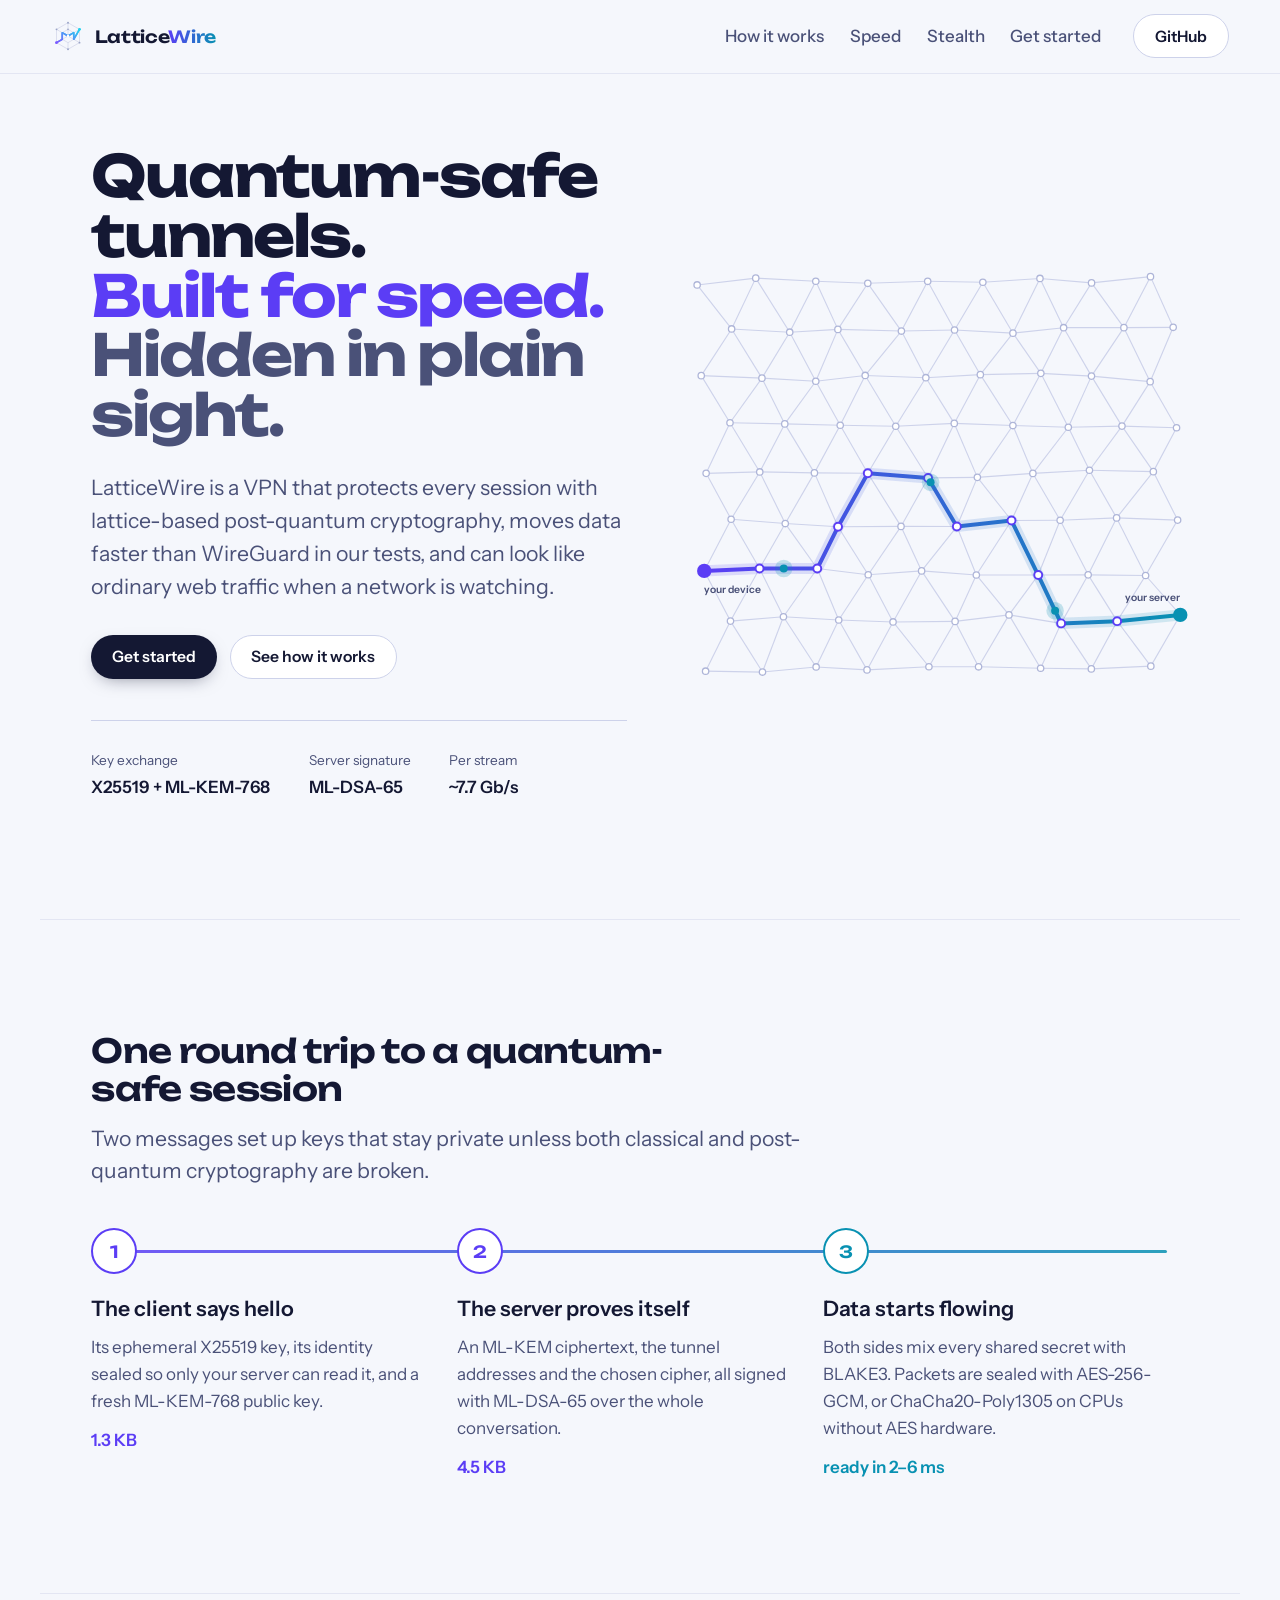
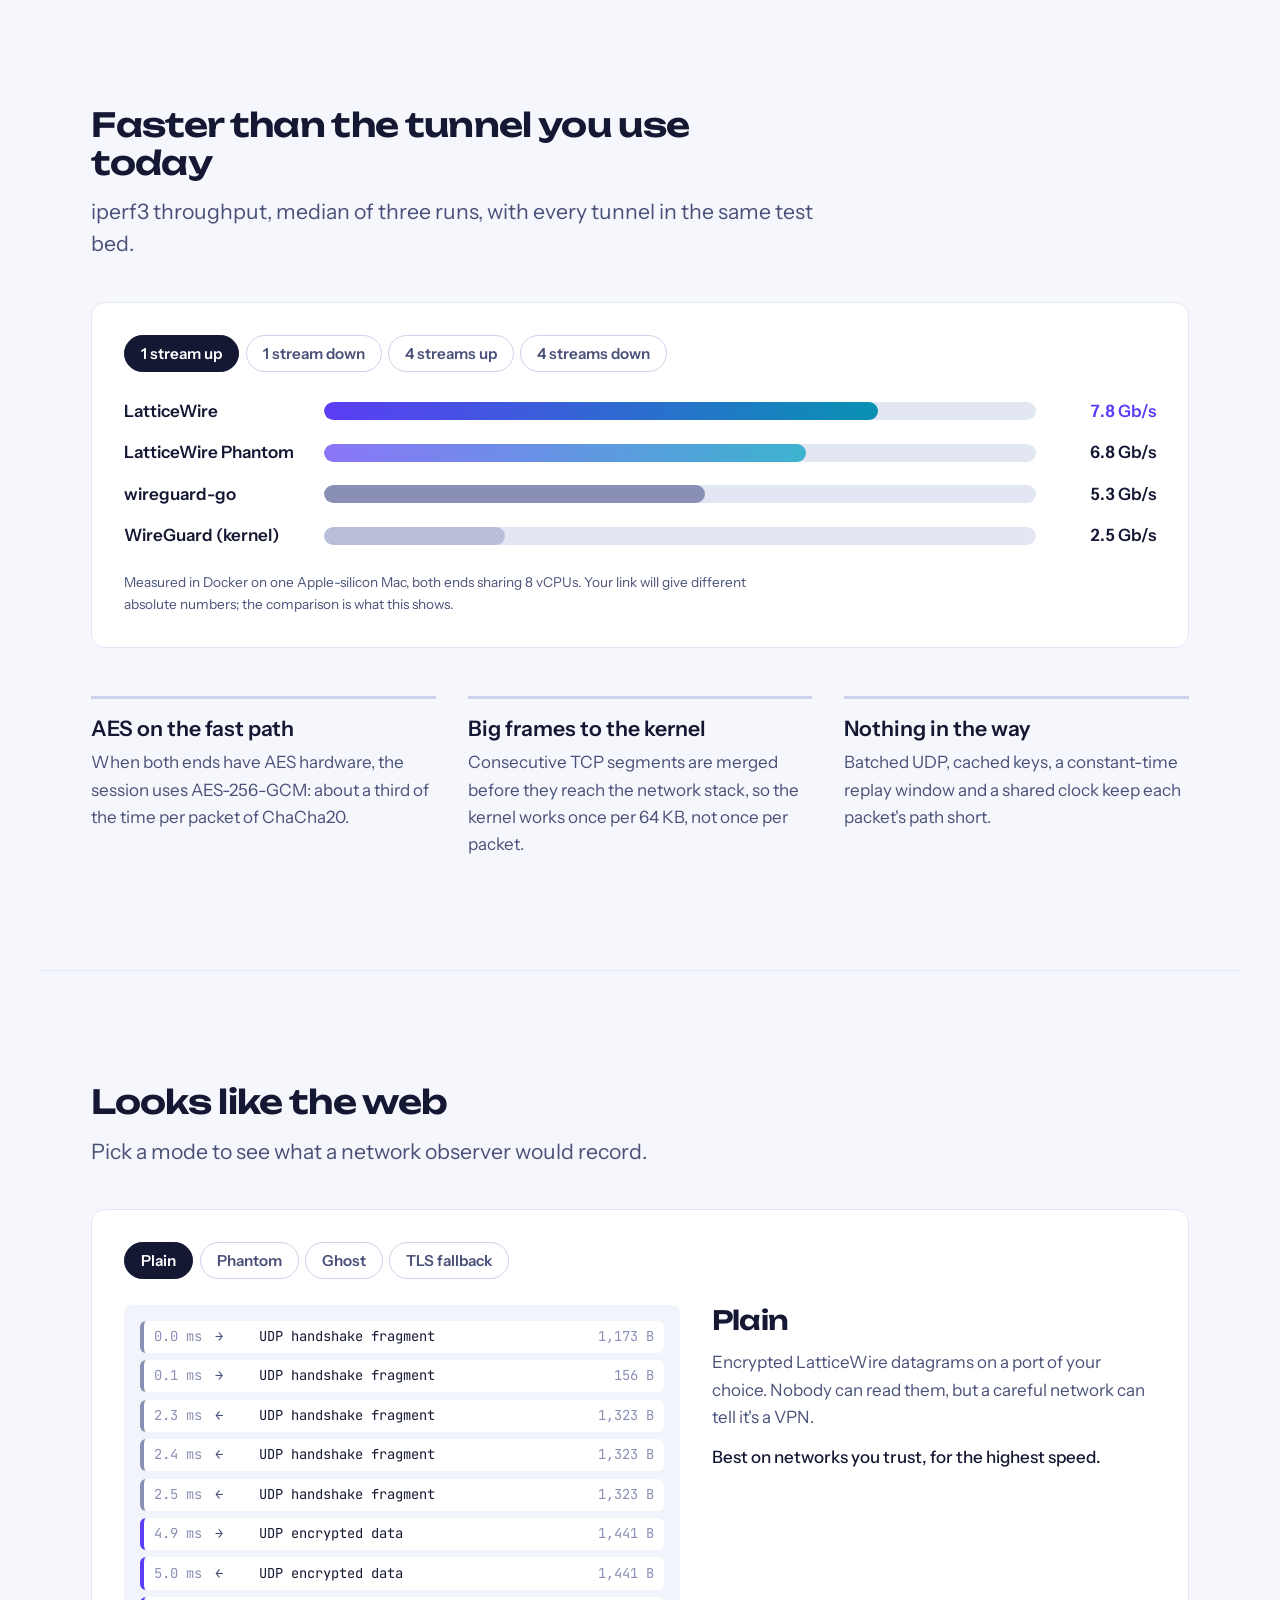
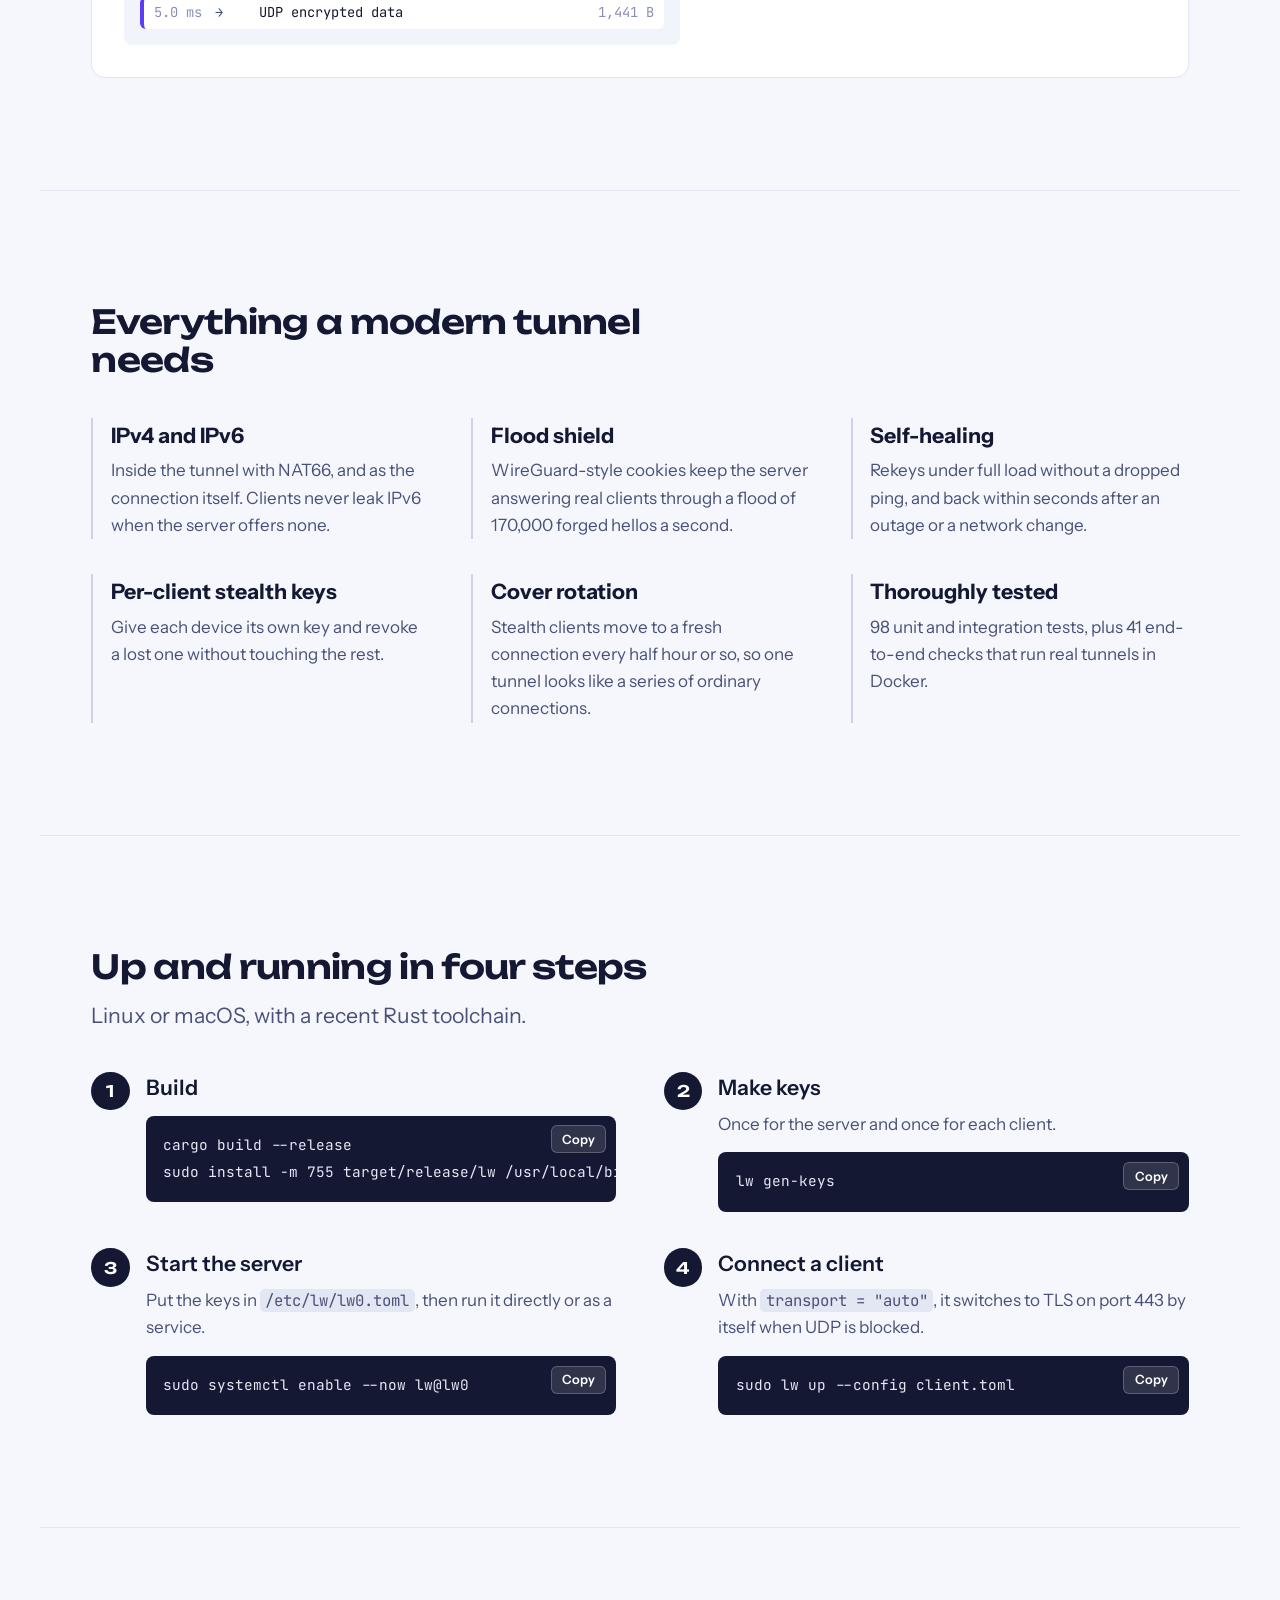
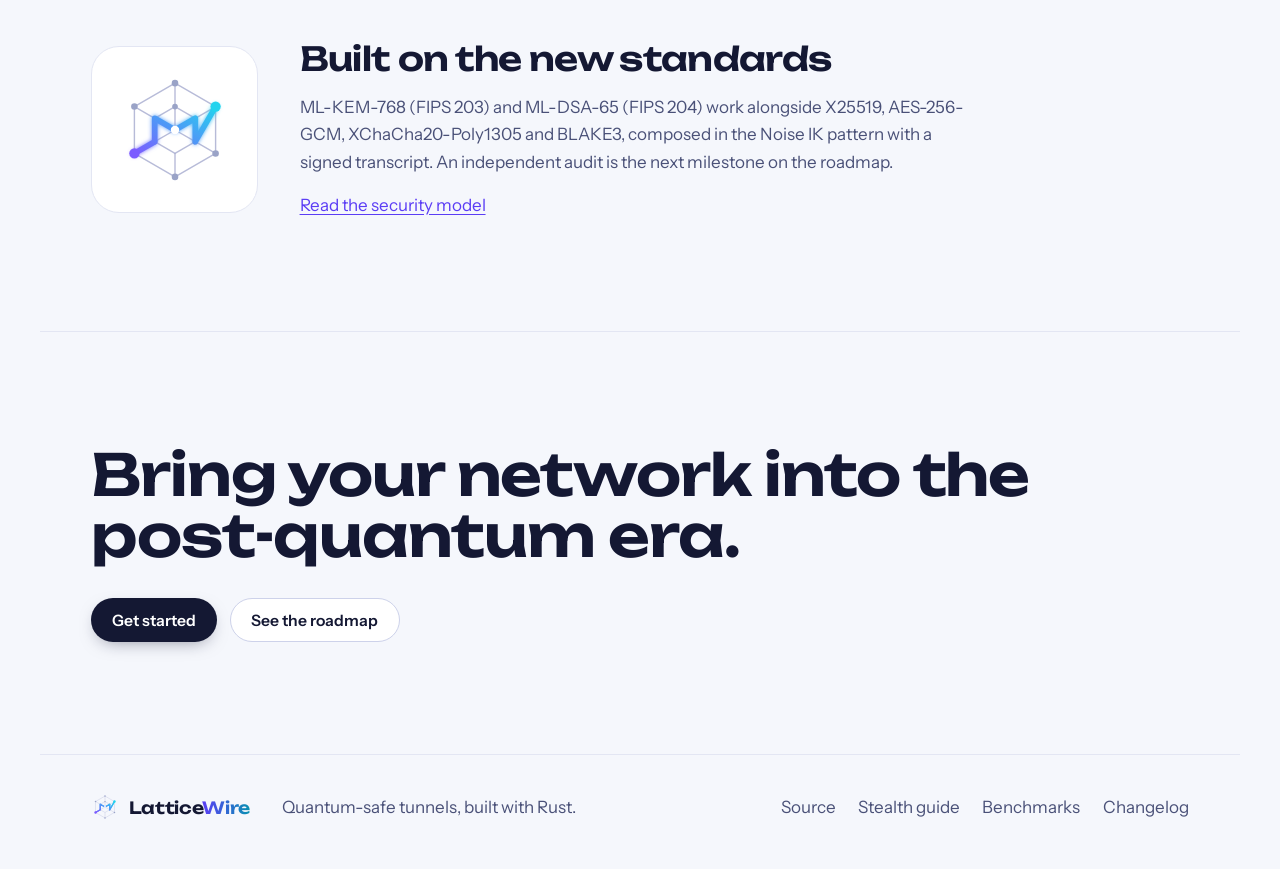
==== index.html @ 0d9d7117 "LatticeWire website" ====
<!doctype html>
<html lang="en">
<head>
  <meta charset="utf-8">
  <meta name="viewport" content="width=device-width, initial-scale=1">
  <title>LatticeWire: quantum-safe tunnels</title>
  <meta name="description" content="LatticeWire is a VPN with a hybrid X25519 + ML-KEM-768 handshake, an AES-GCM fast path and QUIC-shaped stealth. Built for speed. Hidden in plain sight.">
  <meta property="og:title" content="LatticeWire: quantum-safe tunnels">
  <meta property="og:description" content="Quantum-safe tunnels. Built for speed. Hidden in plain sight.">
  <meta property="og:image" content="https://faizi44.github.io/latticewire/assets/social-preview.png">
  <meta property="og:url" content="https://faizi44.github.io/latticewire/">
  <meta name="twitter:card" content="summary_large_image">
  <meta name="theme-color" content="#F5F7FC">
  <link rel="icon" href="assets/logo-icon.svg" type="image/svg+xml">
  <link rel="preconnect" href="https://fonts.googleapis.com">
  <link rel="preconnect" href="https://fonts.gstatic.com" crossorigin>
  <link href="https://fonts.googleapis.com/css2?family=Unbounded:wght@500;600;700&family=Instrument+Sans:wght@400;500;600;700&family=JetBrains+Mono:wght@400;600&display=swap" rel="stylesheet">
  <link rel="stylesheet" href="styles.css">
  <script>document.documentElement.classList.add("js")</script>
</head>
<body>
  <a class="skip" href="#main">Skip to content</a>

  <header class="nav">
    <a class="brand" href="#top" aria-label="LatticeWire home">
      <img src="assets/logo-mark.svg" alt="" width="34" height="34">
      <span>Lattice<b>Wire</b></span>
    </a>
    <nav aria-label="Sections">
      <a href="#session">How it works</a>
      <a href="#speed">Speed</a>
      <a href="#stealth">Stealth</a>
      <a href="#start">Get started</a>
    </nav>
    <a class="btn btn-ghost" href="https://github.com/faizi44/Lattice-Wire-V4">GitHub</a>
  </header>

  <main id="main">
    <!-- Hero: the lattice is the memorable moment -->
    <section class="hero" id="top">
      <div class="hero-copy">
        <h1 class="hero-title">
          <span class="line">Quantum-safe tunnels.</span>
          <span class="line">Built for speed.</span>
          <span class="line">Hidden in plain sight.</span>
        </h1>
        <p class="hero-lede">LatticeWire is a VPN that protects every session with lattice-based post-quantum cryptography, moves data faster than WireGuard in our tests, and can look like ordinary web traffic when a network is watching.</p>
        <div class="hero-actions">
          <a class="btn btn-primary" href="#start">Get started</a>
          <a class="btn btn-ghost" href="#session">See how it works</a>
        </div>
        <dl class="hero-facts">
          <div><dt>Key exchange</dt><dd>X25519 + ML-KEM-768</dd></div>
          <div><dt>Server signature</dt><dd>ML-DSA-65</dd></div>
          <div><dt>Per stream</dt><dd>~7.7 Gb/s</dd></div>
        </dl>
      </div>
      <div class="hero-art" aria-hidden="true">
        <svg id="lattice" viewBox="0 0 640 560" preserveAspectRatio="xMidYMid meet"></svg>
      </div>
    </section>

    <!-- The handshake is a real sequence, so it is numbered -->
    <section class="session" id="session" aria-labelledby="session-title">
      <div class="section-head">
        <h2 id="session-title">One round trip to a quantum-safe session</h2>
        <p>Two messages set up keys that stay private unless both classical and post-quantum cryptography are broken.</p>
      </div>
      <ol class="flow">
        <li class="flow-step">
          <span class="flow-n">1</span>
          <h3>The client says hello</h3>
          <p>Its ephemeral X25519 key, its identity sealed so only your server can read it, and a fresh ML-KEM-768 public key.</p>
          <span class="flow-size">1.3 KB</span>
        </li>
        <li class="flow-step">
          <span class="flow-n">2</span>
          <h3>The server proves itself</h3>
          <p>An ML-KEM ciphertext, the tunnel addresses and the chosen cipher, all signed with ML-DSA-65 over the whole conversation.</p>
          <span class="flow-size">4.5 KB</span>
        </li>
        <li class="flow-step">
          <span class="flow-n">3</span>
          <h3>Data starts flowing</h3>
          <p>Both sides mix every shared secret with BLAKE3. Packets are sealed with AES-256-GCM, or ChaCha20-Poly1305 on CPUs without AES hardware.</p>
          <span class="flow-size">ready in 2–6 ms</span>
        </li>
      </ol>
    </section>

    <!-- Speed: bars move when the reader picks a test -->
    <section class="speed" id="speed" aria-labelledby="speed-title">
      <div class="section-head">
        <h2 id="speed-title">Faster than the tunnel you use today</h2>
        <p>iperf3 throughput, median of three runs, with every tunnel in the same test bed.</p>
      </div>
      <div class="chart" data-chart>
        <div class="tabs" role="tablist" aria-label="Test">
          <button role="tab" aria-selected="true" data-test="0">1 stream up</button>
          <button role="tab" aria-selected="false" data-test="1">1 stream down</button>
          <button role="tab" aria-selected="false" data-test="2">4 streams up</button>
          <button role="tab" aria-selected="false" data-test="3">4 streams down</button>
        </div>
        <div class="bars" role="tabpanel" aria-live="polite">
          <div class="bar-row bar-lw"><span class="bar-name">LatticeWire</span><span class="bar-track"><span class="bar-fill"></span></span><span class="bar-val"></span></div>
          <div class="bar-row bar-ph"><span class="bar-name">LatticeWire Phantom</span><span class="bar-track"><span class="bar-fill"></span></span><span class="bar-val"></span></div>
          <div class="bar-row bar-wg"><span class="bar-name">wireguard-go</span><span class="bar-track"><span class="bar-fill"></span></span><span class="bar-val"></span></div>
          <div class="bar-row bar-kw"><span class="bar-name">WireGuard (kernel)</span><span class="bar-track"><span class="bar-fill"></span></span><span class="bar-val"></span></div>
        </div>
        <p class="note">Measured in Docker on one Apple-silicon Mac, both ends sharing 8 vCPUs. Your link will give different absolute numbers; the comparison is what this shows.</p>
      </div>
      <div class="speed-why">
        <div><h3>AES on the fast path</h3><p>When both ends have AES hardware, the session uses AES-256-GCM: about a third of the time per packet of ChaCha20.</p></div>
        <div><h3>Big frames to the kernel</h3><p>Consecutive TCP segments are merged before they reach the network stack, so the kernel works once per 64 KB, not once per packet.</p></div>
        <div><h3>Nothing in the way</h3><p>Batched UDP, cached keys, a constant-time replay window and a shared clock keep each packet's path short.</p></div>
      </div>
    </section>

    <!-- Stealth: what a network observer sees, per mode -->
    <section class="stealth" id="stealth" aria-labelledby="stealth-title">
      <div class="section-head">
        <h2 id="stealth-title">Looks like the web</h2>
        <p>Pick a mode to see what a network observer would record.</p>
      </div>
      <div class="observer" data-observer>
        <div class="tabs" role="tablist" aria-label="Mode">
          <button role="tab" aria-selected="true" data-mode="plain">Plain</button>
          <button role="tab" aria-selected="false" data-mode="phantom">Phantom</button>
          <button role="tab" aria-selected="false" data-mode="ghost">Ghost</button>
          <button role="tab" aria-selected="false" data-mode="tls">TLS fallback</button>
        </div>
        <div class="capture" role="tabpanel" aria-live="polite">
          <ol class="packets" data-packets></ol>
          <div class="capture-text">
            <h3 data-mode-title></h3>
            <p data-mode-body></p>
            <p class="capture-when" data-mode-when></p>
          </div>
        </div>
      </div>
    </section>

    <!-- Features: a plain definition list, no card grid -->
    <section class="features" aria-labelledby="features-title">
      <h2 id="features-title">Everything a modern tunnel needs</h2>
      <dl class="feature-list">
        <div><dt>IPv4 and IPv6</dt><dd>Inside the tunnel with NAT66, and as the connection itself. Clients never leak IPv6 when the server offers none.</dd></div>
        <div><dt>Flood shield</dt><dd>WireGuard-style cookies keep the server answering real clients through a flood of 170,000 forged hellos a second.</dd></div>
        <div><dt>Self-healing</dt><dd>Rekeys under full load without a dropped ping, and back within seconds after an outage or a network change.</dd></div>
        <div><dt>Per-client stealth keys</dt><dd>Give each device its own key and revoke a lost one without touching the rest.</dd></div>
        <div><dt>Cover rotation</dt><dd>Stealth clients move to a fresh connection every half hour or so, so one tunnel looks like a series of ordinary connections.</dd></div>
        <div><dt>Thoroughly tested</dt><dd>98 unit and integration tests, plus 41 end-to-end checks that run real tunnels in Docker.</dd></div>
      </dl>
    </section>

    <!-- Get started is a real sequence -->
    <section class="start" id="start" aria-labelledby="start-title">
      <div class="section-head">
        <h2 id="start-title">Up and running in four steps</h2>
        <p>Linux or macOS, with a recent Rust toolchain.</p>
      </div>
      <ol class="steps">
        <li>
          <h3>Build</h3>
          <div class="code"><pre><code>cargo build --release
sudo install -m 755 target/release/lw /usr/local/bin/lw</code></pre><button class="copy" type="button">Copy</button></div>
        </li>
        <li>
          <h3>Make keys</h3>
          <p>Once for the server and once for each client.</p>
          <div class="code"><pre><code>lw gen-keys</code></pre><button class="copy" type="button">Copy</button></div>
        </li>
        <li>
          <h3>Start the server</h3>
          <p>Put the keys in <code>/etc/lw/lw0.toml</code>, then run it directly or as a service.</p>
          <div class="code"><pre><code>sudo systemctl enable --now lw@lw0</code></pre><button class="copy" type="button">Copy</button></div>
        </li>
        <li>
          <h3>Connect a client</h3>
          <p>With <code>transport = "auto"</code>, it switches to TLS on port 443 by itself when UDP is blocked.</p>
          <div class="code"><pre><code>sudo lw up --config client.toml</code></pre><button class="copy" type="button">Copy</button></div>
        </li>
      </ol>
    </section>

    <section class="security" aria-labelledby="security-title">
      <div class="security-mark" aria-hidden="true"><img src="assets/logo-mark.svg" alt="" width="120" height="120"></div>
      <div>
        <h2 id="security-title">Built on the new standards</h2>
        <p>ML-KEM-768 (FIPS 203) and ML-DSA-65 (FIPS 204) work alongside X25519, AES-256-GCM, XChaCha20-Poly1305 and BLAKE3, composed in the Noise IK pattern with a signed transcript. An independent audit is the next milestone on the roadmap.</p>
        <p><a href="https://github.com/faizi44/Lattice-Wire-V4/blob/master/SECURITY.md">Read the security model</a></p>
      </div>
    </section>

    <section class="cta">
      <h2>Bring your network into the post-quantum era.</h2>
      <div class="hero-actions">
        <a class="btn btn-primary" href="#start">Get started</a>
        <a class="btn btn-ghost" href="https://github.com/faizi44/Lattice-Wire-V4/blob/master/ROADMAP.md">See the roadmap</a>
      </div>
    </section>
  </main>

  <footer class="footer">
    <a class="brand" href="#top"><img src="assets/logo-mark.svg" alt="" width="28" height="28"><span>Lattice<b>Wire</b></span></a>
    <p>Quantum-safe tunnels, built with Rust.</p>
    <nav aria-label="Project">
      <a href="https://github.com/faizi44/Lattice-Wire-V4">Source</a>
      <a href="https://github.com/faizi44/Lattice-Wire-V4/blob/master/STEALTH.md">Stealth guide</a>
      <a href="https://github.com/faizi44/Lattice-Wire-V4/blob/master/BENCHMARKS.md">Benchmarks</a>
      <a href="https://github.com/faizi44/Lattice-Wire-V4/blob/master/CHANGELOG.md">Changelog</a>
    </nav>
  </footer>

  <script src="app.js" defer></script>
</body>
</html>
---- styles.css ----
/* LatticeWire site. Light theme; the lattice in the hero is the one bold moment. */
:root {
  --frost: #F5F7FC;
  --paper: #FFFFFF;
  --ink: #141833;
  --ink-soft: #4A5178;
  --line: #CDD2EA;
  --line-soft: #E3E6F3;
  --violet: #5B3DF5;
  --cyan: #0891B2;
  --mint: #059669;
  --amber: #B45309;
  --wire: linear-gradient(90deg, #5B3DF5, #0891B2);

  --display: "Unbounded", "Segoe UI", system-ui, sans-serif;
  --body: "Instrument Sans", "Segoe UI", system-ui, sans-serif;
  --mono: "JetBrains Mono", ui-monospace, "SF Mono", Menlo, monospace;

  /* Type scale: 1.25 ratio from 17px */
  --s-1: 0.85rem;
  --s0: 1.0625rem;
  --s1: 1.33rem;
  --s2: 1.66rem;
  --s3: 2.07rem;
  --s4: clamp(2.2rem, 4.6vw, 3.6rem);

  --gutter: clamp(1rem, 4vw, 3.5rem);
  --max: 1200px;
  --radius-s: 8px;
  --radius-m: 14px;
}

*, *::before, *::after { box-sizing: border-box; }
html { scroll-behavior: smooth; }
body {
  margin: 0;
  background: var(--frost);
  color: var(--ink);
  font: 400 var(--s0)/1.6 var(--body);
  -webkit-font-smoothing: antialiased;
  text-rendering: optimizeLegibility;
}
img { display: block; max-width: 100%; }
a { color: var(--violet); text-underline-offset: 3px; }
:focus-visible { outline: 3px solid var(--cyan); outline-offset: 3px; border-radius: 4px; }
code { font-family: var(--mono); font-size: 0.92em; background: var(--line-soft); padding: 0.08em 0.35em; border-radius: 5px; }
h1, h2, h3 { margin: 0; color: var(--ink); }
h2 { font: 600 var(--s3)/1.15 var(--display); letter-spacing: -0.02em; max-width: 22ch; }
h3 { font: 600 var(--s1)/1.3 var(--body); }
p { margin: 0; }

.skip { position: absolute; left: -999px; top: 0; background: var(--ink); color: #fff; padding: 0.6rem 1rem; z-index: 10; }
.skip:focus { left: 1rem; top: 1rem; }

/* ---------- nav ---------- */
.nav {
  position: sticky; top: 0; z-index: 5;
  display: flex; align-items: center; gap: 2rem;
  padding: 0.9rem var(--gutter);
  background: color-mix(in srgb, var(--frost) 86%, transparent);
  backdrop-filter: blur(10px);
  border-bottom: 1px solid var(--line-soft);
}
.brand { display: inline-flex; align-items: center; gap: 0.6rem; color: var(--ink); text-decoration: none; font: 600 1.05rem var(--display); letter-spacing: -0.02em; }
.brand b { font-weight: 600; background: var(--wire); -webkit-background-clip: text; background-clip: text; color: transparent; }
.nav nav { display: flex; gap: 1.6rem; margin-left: auto; }
.nav nav a { color: var(--ink-soft); text-decoration: none; font-weight: 500; }
.nav nav a:hover { color: var(--ink); }

.btn {
  display: inline-flex; align-items: center; justify-content: center;
  padding: 0.72rem 1.3rem; border-radius: 999px;
  font: 600 0.98rem var(--body); text-decoration: none; cursor: pointer;
  transition: transform 0.15s ease, box-shadow 0.15s ease, background 0.15s ease;
}
.btn-primary { background: var(--ink); color: #fff; box-shadow: 0 6px 18px -8px rgba(20, 24, 51, 0.55); }
.btn-primary:hover { transform: translateY(-1px); box-shadow: 0 10px 24px -10px rgba(91, 61, 245, 0.65); }
.btn-ghost { color: var(--ink); border: 1.5px solid var(--line); background: var(--paper); }
.btn-ghost:hover { border-color: var(--violet); color: var(--violet); }

/* ---------- layout ---------- */
main > section { max-width: var(--max); margin: 0 auto; padding: clamp(4rem, 9vw, 7rem) var(--gutter); }
main > section + section { border-top: 1px solid var(--line-soft); }
.section-head { display: grid; gap: 0.9rem; margin-bottom: 2.6rem; }
.section-head p { color: var(--ink-soft); font-size: var(--s1); max-width: 52ch; line-height: 1.5; }

/* ---------- hero ---------- */
.hero {
  display: grid; grid-template-columns: minmax(0, 1.05fr) minmax(0, 1fr);
  align-items: center; gap: clamp(1.5rem, 4vw, 4rem);
  min-height: min(calc(100vh - 66px), 860px);
  padding-top: clamp(2.5rem, 6vw, 4.5rem) !important;
}
.hero-title { font: 700 var(--s4)/1.04 var(--display); letter-spacing: -0.035em; }
.hero-title .line { display: block; }
.hero-title .line:nth-child(2) { color: var(--violet); }
.hero-title .line:nth-child(3) { color: var(--ink-soft); }
.hero-lede { margin-top: 1.6rem; font-size: var(--s1); line-height: 1.55; color: var(--ink-soft); max-width: 46ch; }
.hero-actions { display: flex; flex-wrap: wrap; gap: 0.8rem; margin-top: 2rem; }
.hero-facts { display: flex; flex-wrap: wrap; gap: 0 2.4rem; margin: 2.6rem 0 0; padding-top: 1.4rem; border-top: 1px solid var(--line); }
.hero-facts div { padding: 0.4rem 0; }
.hero-facts dt { font-size: var(--s-1); color: var(--ink-soft); }
.hero-facts dd { margin: 0.1rem 0 0; font-weight: 600; }
.hero-art { position: relative; aspect-ratio: 8 / 7; }
.hero-art svg { width: 100%; height: 100%; overflow: visible; }

/* Hero load sequence: the lines rise one by one while the lattice draws. */
@keyframes rise { from { opacity: 0; transform: translateY(14px); } }
.js .hero .hero-title .line, .js .hero .hero-lede, .js .hero .hero-actions, .js .hero .hero-facts {
  animation: rise 0.7s cubic-bezier(.2, .7, .2, 1) both;
}
.js .hero .hero-title .line:nth-child(2) { animation-delay: 0.12s; }
.js .hero .hero-title .line:nth-child(3) { animation-delay: 0.24s; }
.js .hero .hero-lede { animation-delay: 0.5s; }
.js .hero .hero-actions { animation-delay: 0.62s; }
.js .hero .hero-facts { animation-delay: 0.74s; }

/* Lattice drawing */
.lat-edge { stroke: var(--line); stroke-width: 1.4; }
.lat-node { fill: var(--paper); stroke: #AEB5D8; stroke-width: 1.6; transition: transform 0.25s ease, fill 0.25s ease; transform-box: fill-box; transform-origin: center; }
.lat-node.near { fill: #EEE9FF; stroke: var(--violet); transform: scale(1.6); }
.lat-wire { fill: none; stroke: url(#wireGrad); stroke-width: 5; stroke-linecap: round; stroke-linejoin: round; }
.lat-wire-glow { fill: none; stroke: url(#wireGrad); stroke-width: 14; stroke-opacity: 0.16; stroke-linecap: round; stroke-linejoin: round; }
.lat-hop { fill: var(--paper); stroke: var(--violet); stroke-width: 2.4; }
.lat-end { stroke: none; }
.packet { fill: var(--cyan); }
.packet-halo { fill: var(--cyan); opacity: 0.22; }
.lat-label { font: 600 13px var(--body); fill: var(--ink-soft); }

/* ---------- handshake flow ---------- */
.flow { list-style: none; margin: 0; padding: 0; display: grid; grid-template-columns: repeat(3, 1fr); gap: 0; position: relative; }
.flow::before {
  content: ""; position: absolute; top: 22px; left: 22px; right: 22px; height: 3px;
  background: var(--wire); border-radius: 3px; opacity: 0.85;
}
.flow-step { position: relative; padding: 0 2rem 0 0; display: grid; gap: 0.7rem; align-content: start; }
.flow-n {
  position: relative; display: grid; place-items: center; width: 46px; height: 46px; border-radius: 50%;
  background: var(--paper); border: 2px solid var(--violet); color: var(--violet); font: 600 1.05rem var(--display);
}
.flow-step:nth-child(3) .flow-n { border-color: var(--cyan); color: var(--cyan); }
.flow-step h3 { margin-top: 0.6rem; }
.flow-step p { color: var(--ink-soft); max-width: 34ch; }
.flow-size { font-weight: 600; color: var(--violet); }
.flow-step:nth-child(3) .flow-size { color: var(--cyan); }

/* ---------- speed ---------- */
.chart { background: var(--paper); border: 1px solid var(--line-soft); border-radius: var(--radius-m); padding: clamp(1.2rem, 3vw, 2rem); }
.tabs { display: flex; flex-wrap: wrap; gap: 0.4rem; margin-bottom: 1.6rem; }
.tabs button {
  font: 600 0.95rem var(--body); color: var(--ink-soft); background: transparent;
  border: 1.5px solid var(--line); border-radius: 999px; padding: 0.5rem 1rem; cursor: pointer;
  transition: background 0.15s ease, color 0.15s ease, border-color 0.15s ease;
}
.tabs button:hover { border-color: var(--violet); color: var(--ink); }
.tabs button[aria-selected="true"] { background: var(--ink); border-color: var(--ink); color: #fff; }
.bars { display: grid; gap: 0.9rem; }
.bar-row { display: grid; grid-template-columns: 11.5rem 1fr 6.5rem; align-items: center; gap: 1rem; }
.bar-name { font-weight: 600; }
.bar-track { height: 18px; background: var(--line-soft); border-radius: 999px; overflow: hidden; }
.bar-fill { display: block; height: 100%; width: 0; border-radius: 999px; transition: width 0.9s cubic-bezier(.2, .8, .2, 1); }
.bar-lw .bar-fill { background: var(--wire); }
.bar-ph .bar-fill { background: linear-gradient(90deg, #8B76F8, #3DB3CF); }
.bar-wg .bar-fill { background: #8A90B5; }
.bar-kw .bar-fill { background: #B9BED8; }
.bar-val { font-variant-numeric: tabular-nums; font-weight: 600; text-align: right; }
.bar-lw .bar-val { color: var(--violet); }
.note { margin-top: 1.4rem; font-size: var(--s-1); color: var(--ink-soft); max-width: 70ch; }
.speed-why { display: grid; grid-template-columns: repeat(3, 1fr); gap: 2rem; margin-top: 3rem; }
.speed-why div { border-top: 3px solid var(--line); padding-top: 1rem; }
.speed-why p { margin-top: 0.4rem; color: var(--ink-soft); }

/* ---------- stealth observer ---------- */
.observer { background: var(--paper); border: 1px solid var(--line-soft); border-radius: var(--radius-m); padding: clamp(1.2rem, 3vw, 2rem); }
.capture { display: grid; grid-template-columns: minmax(0, 1.25fr) minmax(0, 1fr); gap: 2rem; align-items: start; }
.packets { list-style: none; margin: 0; padding: 1rem; display: grid; gap: 0.45rem; background: #F2F4FB; border-radius: var(--radius-s); min-height: 280px; align-content: start; }
.packets li {
  display: grid; grid-template-columns: 3.2rem 2.2rem 1fr auto; gap: 0.6rem; align-items: center;
  font: 400 0.86rem/1.3 var(--mono); padding: 0.45rem 0.6rem; border-radius: 6px; background: var(--paper);
  border-left: 4px solid var(--c, var(--line));
  animation: pkt-in 0.35s cubic-bezier(.2, .8, .2, 1) backwards;
}
.packets .t { color: #8A90B5; }
.packets .dir { color: var(--ink-soft); }
.packets .what { color: var(--ink); overflow: hidden; text-overflow: ellipsis; white-space: nowrap; }
.packets .len { color: #8A90B5; }
@keyframes pkt-in { from { opacity: 0; transform: translateX(-10px); } }
.capture-text h3 { font: 600 var(--s2)/1.2 var(--display); letter-spacing: -0.02em; }
.capture-text p { margin-top: 0.8rem; color: var(--ink-soft); }
.capture-when { color: var(--ink) !important; font-weight: 500; }

/* ---------- features ---------- */
.features h2 { margin-bottom: 2.4rem; }
.feature-list { display: grid; grid-template-columns: repeat(3, 1fr); gap: 2.2rem 2.6rem; margin: 0; }
.feature-list div { padding-left: 1.1rem; border-left: 2px solid var(--line); }
.feature-list div:hover { border-left-color: var(--violet); }
.feature-list dt { font-weight: 700; font-size: var(--s1); }
.feature-list dd { margin: 0.35rem 0 0; color: var(--ink-soft); }

/* ---------- get started ---------- */
.steps { list-style: none; counter-reset: step; margin: 0; padding: 0; display: grid; grid-template-columns: repeat(2, 1fr); gap: 2.4rem 3rem; }
.steps li { counter-increment: step; display: grid; gap: 0.6rem; align-content: start; position: relative; padding-left: 3.4rem; }
.steps li::before {
  content: counter(step); position: absolute; left: 0; top: -0.1rem;
  width: 2.4rem; height: 2.4rem; border-radius: 50%; display: grid; place-items: center;
  font: 600 1rem var(--display); color: #fff; background: var(--ink);
}
.steps p { color: var(--ink-soft); }
.code { position: relative; margin-top: 0.3rem; }
.code pre { margin: 0; padding: 1rem 5.2rem 1rem 1.1rem; background: var(--ink); color: #E6E8F5; border-radius: var(--radius-s); overflow-x: auto; }
.code code { background: none; padding: 0; color: inherit; font-size: 0.9rem; line-height: 1.6; }
.copy {
  position: absolute; top: 0.6rem; right: 0.6rem; font: 600 0.8rem var(--body);
  color: #fff; background: rgba(255, 255, 255, 0.12); border: 1px solid rgba(255, 255, 255, 0.22);
  border-radius: 6px; padding: 0.35rem 0.65rem; cursor: pointer;
}
.copy:hover { background: rgba(255, 255, 255, 0.22); }
.copy.done { background: var(--mint); border-color: var(--mint); }

/* ---------- security + cta ---------- */
.security { display: grid; grid-template-columns: auto 1fr; gap: 2.6rem; align-items: center; }
.security p { margin-top: 1rem; color: var(--ink-soft); max-width: 62ch; }
.security-mark { padding: 1.4rem; background: var(--paper); border: 1px solid var(--line-soft); border-radius: 28px; }
.cta { text-align: left; }
.cta h2 { font-size: var(--s4); max-width: 18ch; line-height: 1.06; }

/* ---------- footer ---------- */
.footer {
  max-width: var(--max); margin: 0 auto; padding: 2.4rem var(--gutter) 3rem;
  display: flex; flex-wrap: wrap; align-items: center; gap: 1rem 2rem; border-top: 1px solid var(--line-soft);
}
.footer p { color: var(--ink-soft); }
.footer nav { display: flex; flex-wrap: wrap; gap: 1.4rem; margin-left: auto; }
.footer nav a { color: var(--ink-soft); text-decoration: none; }
.footer nav a:hover { color: var(--violet); }

/* Grid children may shrink below their content; long code scrolls inside its block. */
.steps li, .steps li > *, .flow-step, .flow-step > *, .capture > *, .bar-row > *, .feature-list > div, .speed-why > div, .hero > * { min-width: 0; }

/* ---------- responsive ---------- */
@media (max-width: 960px) {
  .hero { grid-template-columns: 1fr; min-height: 0; }
  .hero-art { order: -1; max-width: 520px; width: 100%; margin: 0 auto; }
  .speed-why, .feature-list { grid-template-columns: 1fr 1fr; }
  .capture { grid-template-columns: 1fr; }
}
@media (max-width: 720px) {
  .nav nav { display: none; }
  .nav .btn { margin-left: auto; }
  .flow { grid-template-columns: 1fr; gap: 2rem; }
  .flow::before { top: 22px; bottom: 22px; left: 22px; right: auto; width: 3px; height: auto; }
  .flow-step { grid-template-columns: 46px 1fr; column-gap: 1rem; padding: 0; }
  .flow-step > :not(.flow-n) { grid-column: 2; }
  .flow-step h3 { margin-top: 0; }
  .speed-why, .feature-list, .steps { grid-template-columns: 1fr; }
  .bar-row { grid-template-columns: 1fr auto; }
  .bar-track { grid-column: 1 / -1; grid-row: 2; }
  .security { grid-template-columns: 1fr; }
  .security-mark { justify-self: start; }
  .packets li { grid-template-columns: 2.6rem 1.8rem 1fr; }
  .packets .len { display: none; }
}

@media (prefers-reduced-motion: reduce) {
  html { scroll-behavior: auto; }
  *, *::before, *::after { animation-duration: 0.01ms !important; transition-duration: 0.01ms !important; }
}
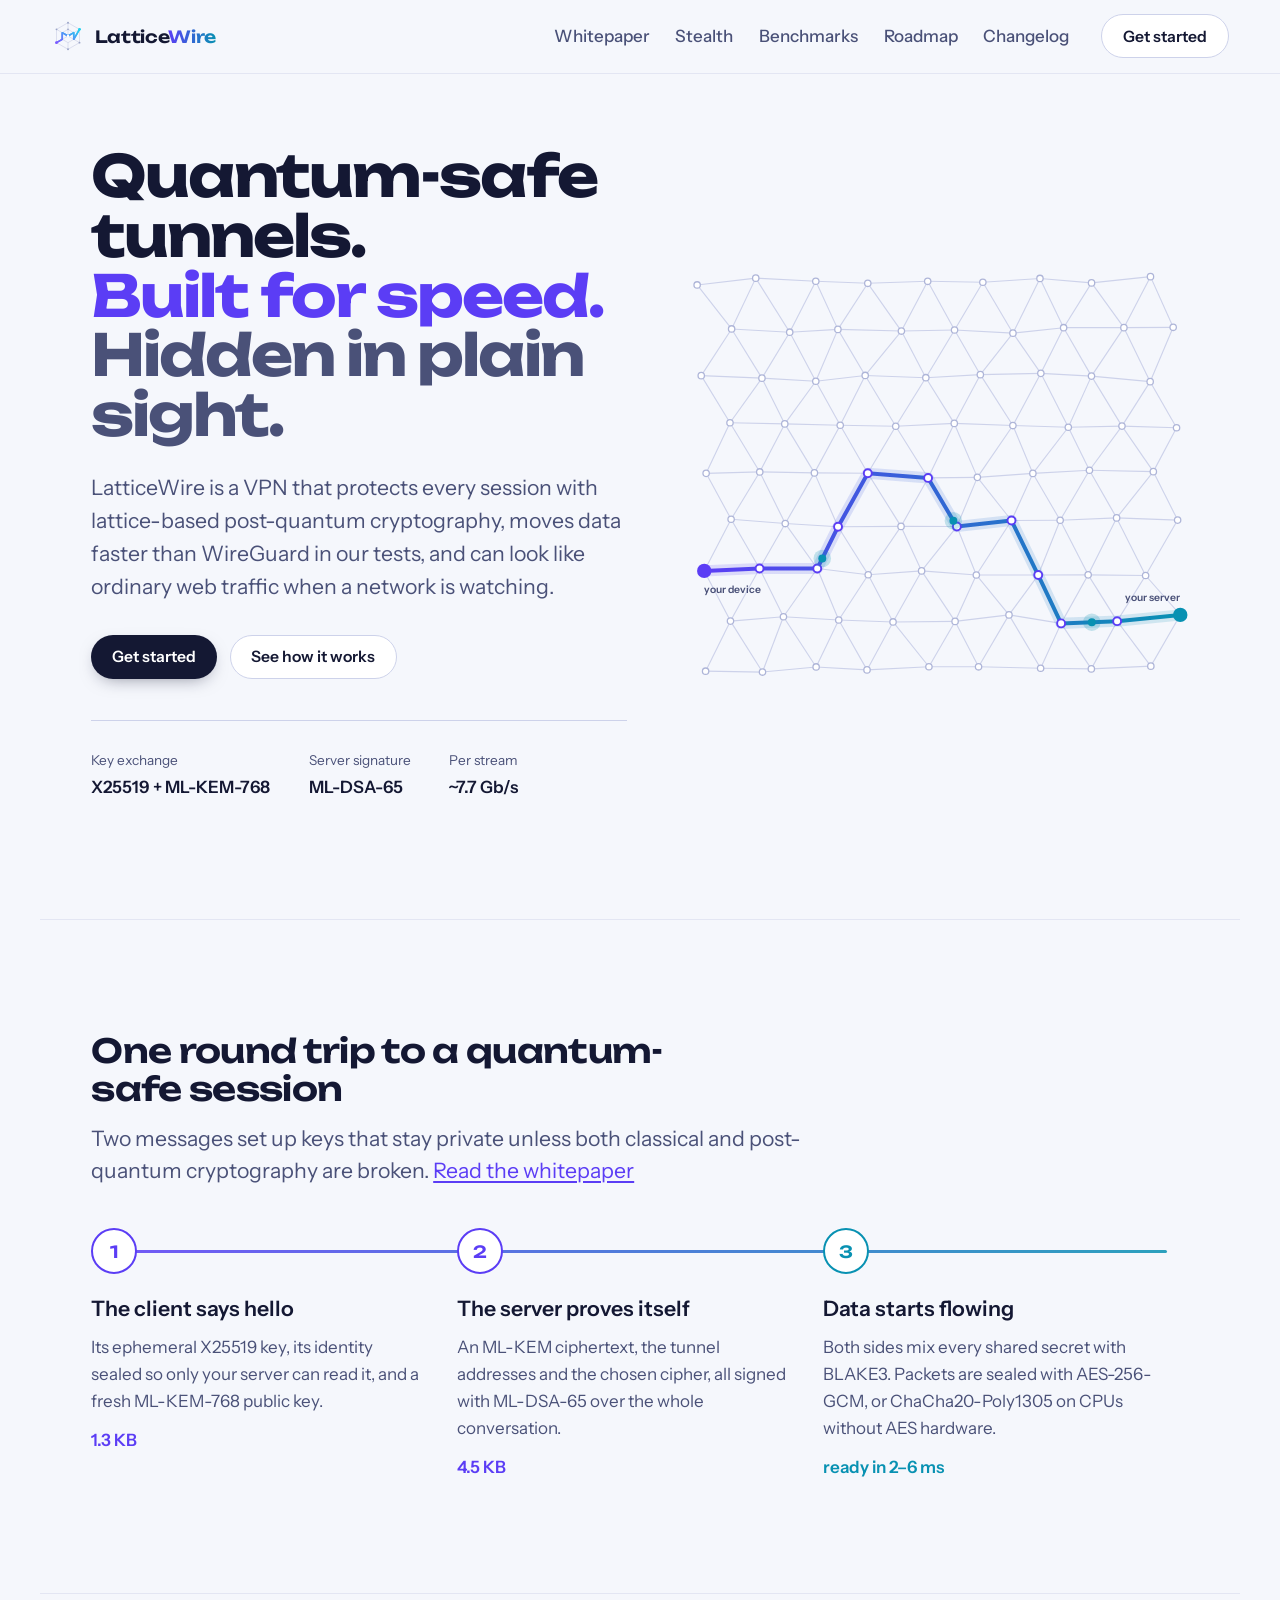
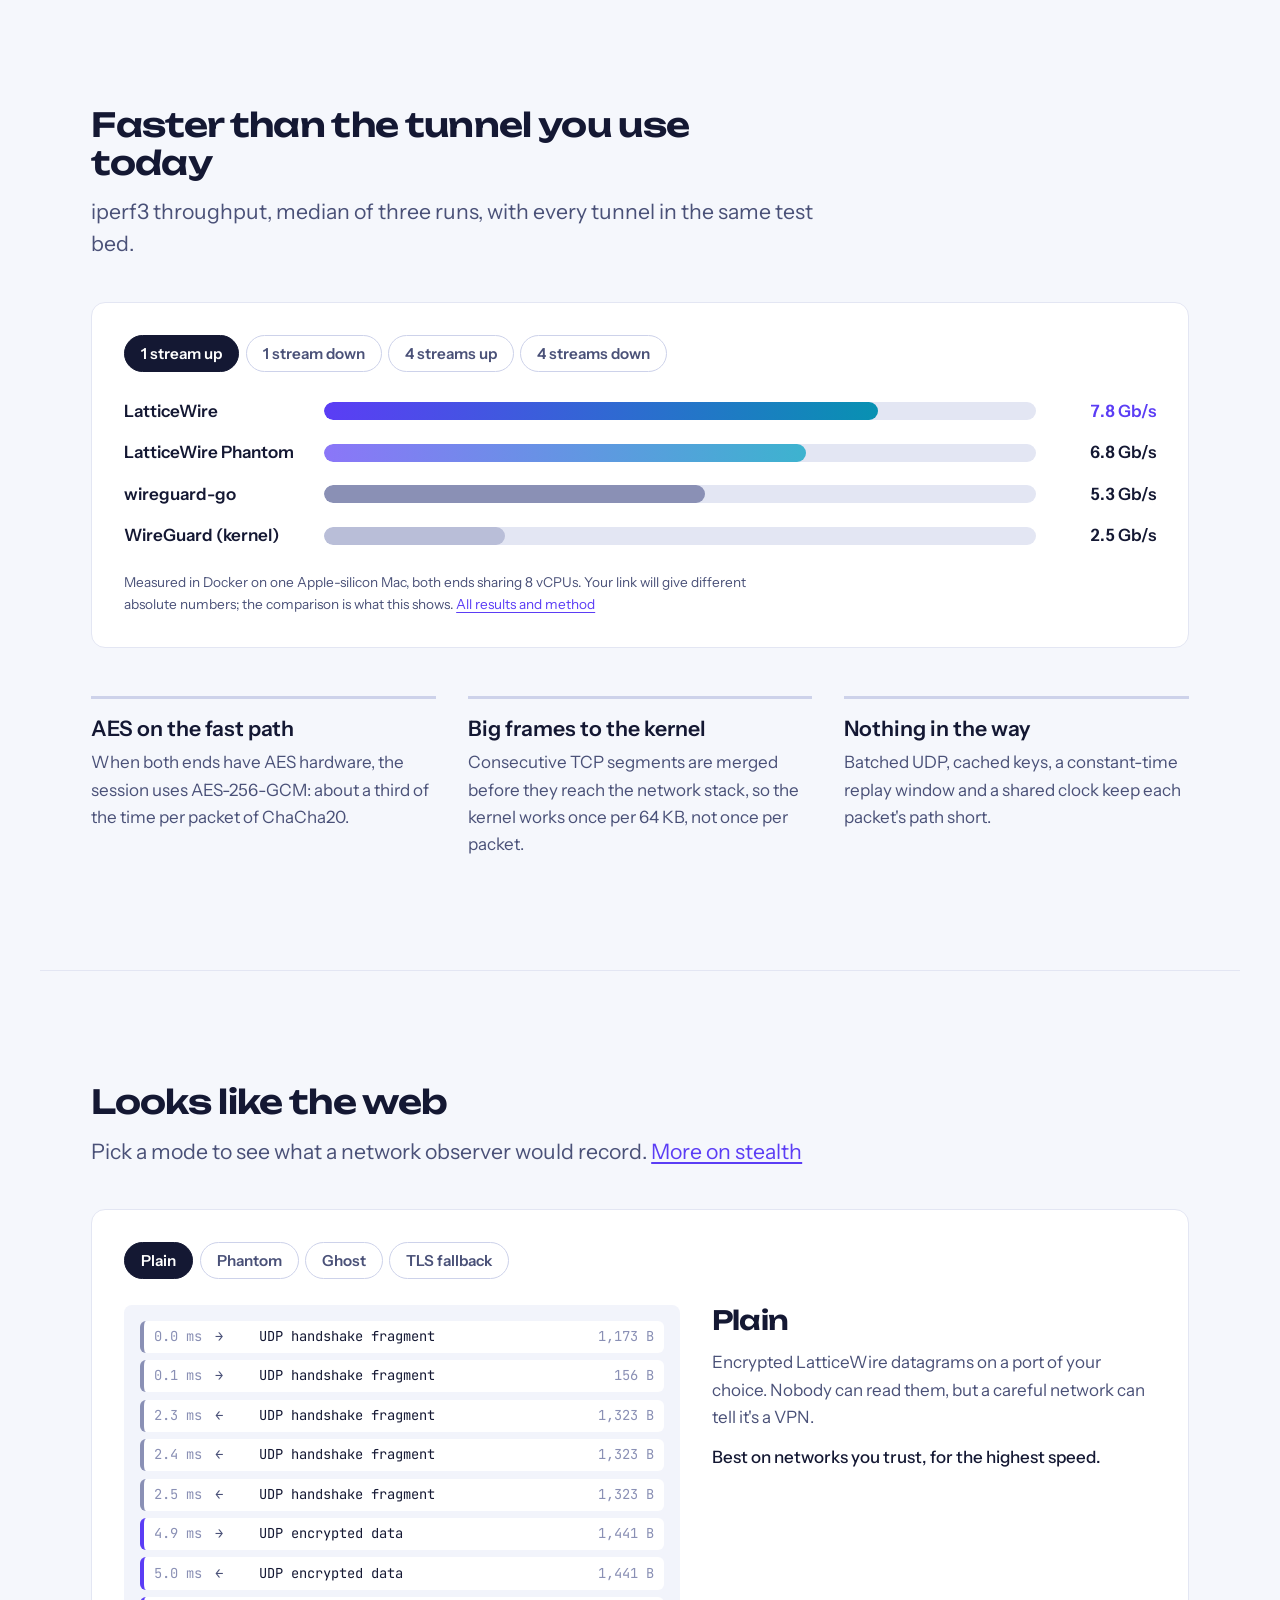
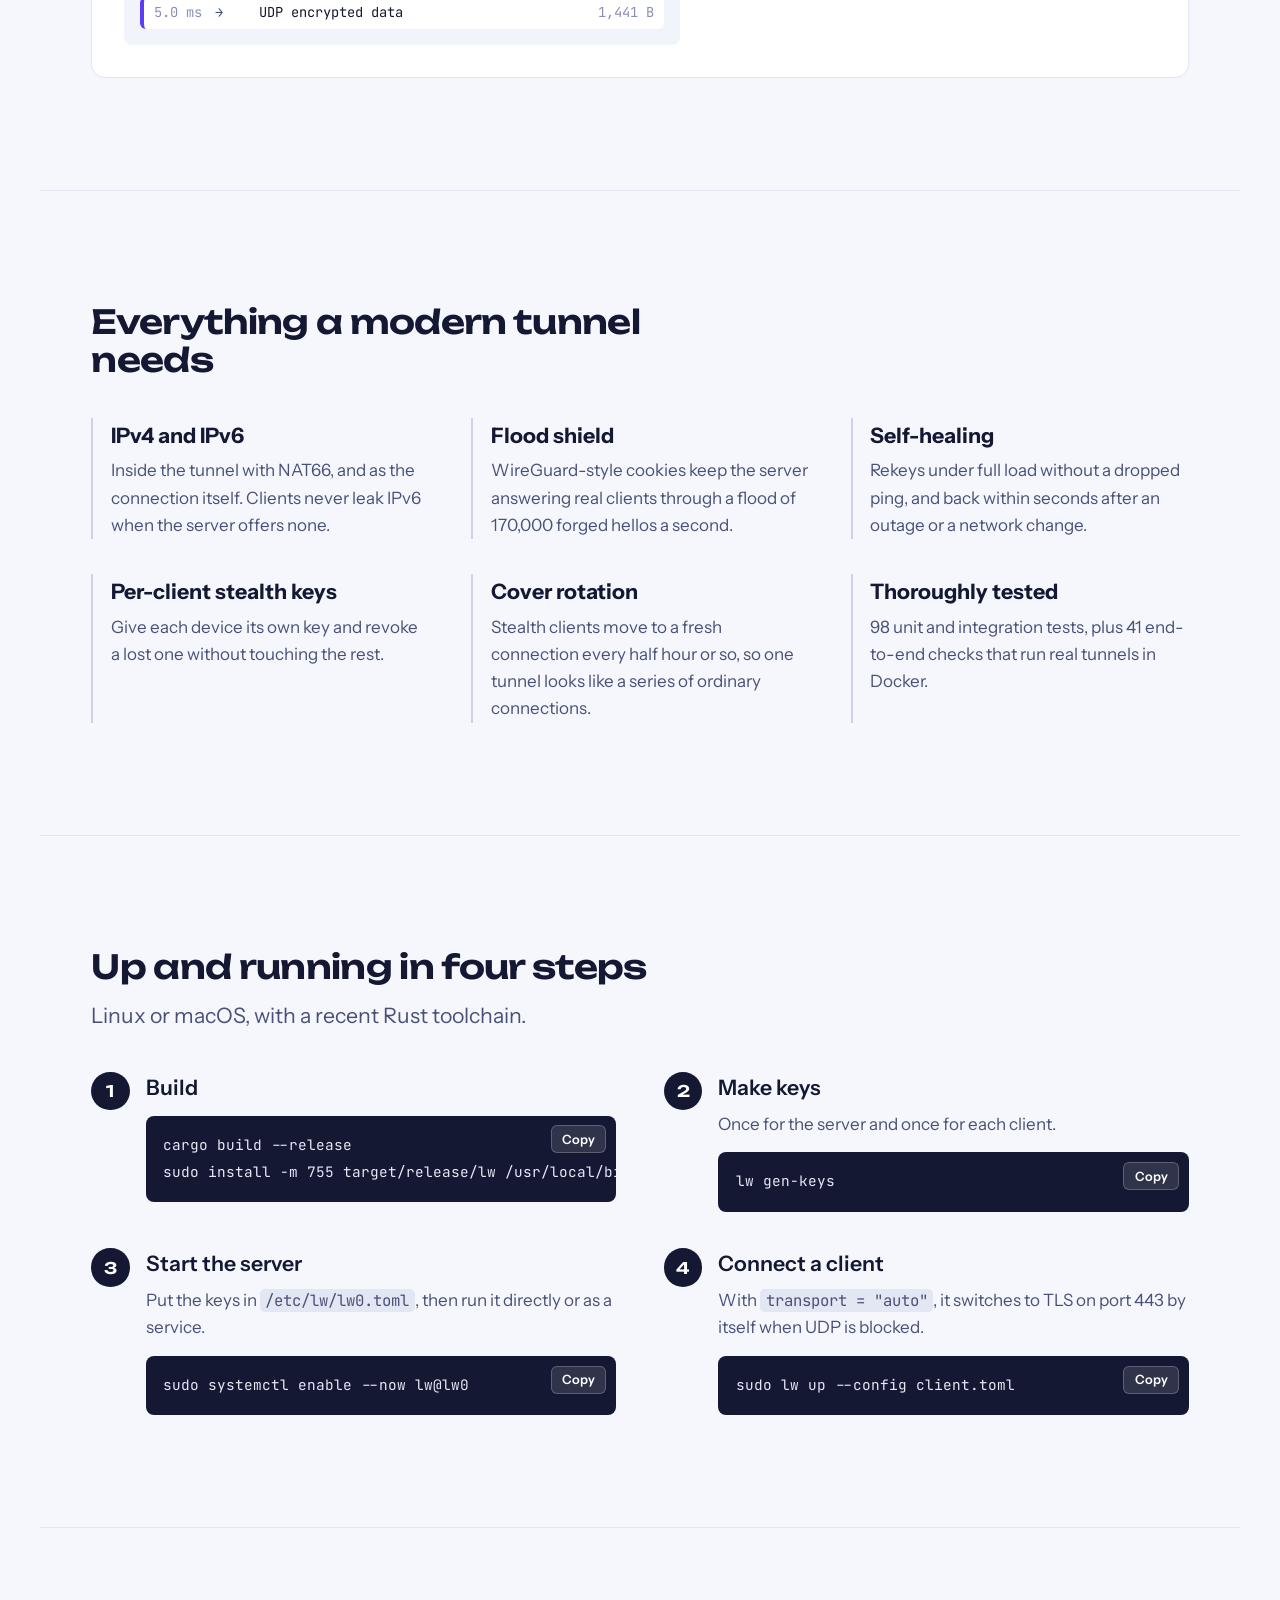
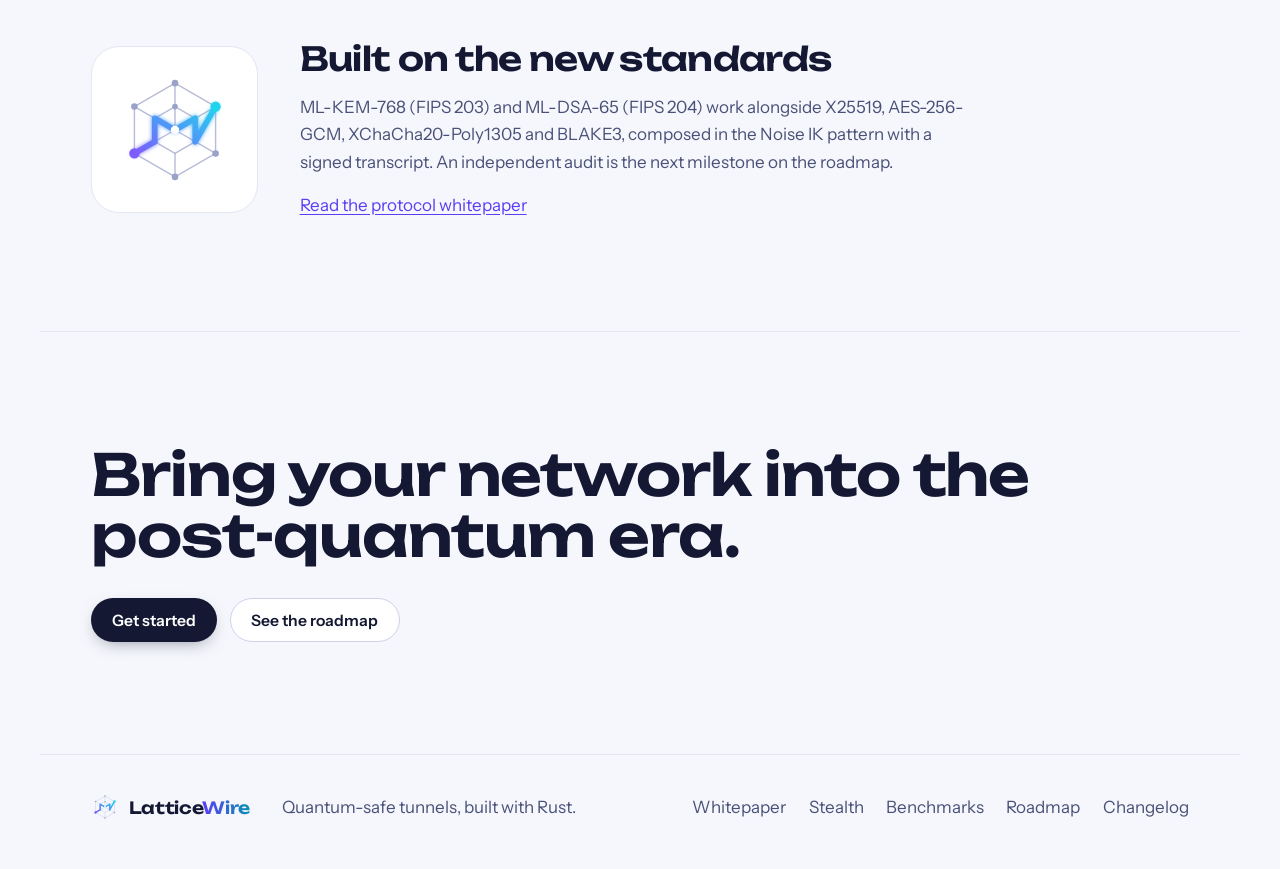
==== commit e6d1b1b2: "Add whitepaper, stealth, benchmarks, roadmap and changelog pages" ====
--- a/index.html
+++ b/index.html
@@ -26,13 +26,15 @@
       <img src="assets/logo-mark.svg" alt="" width="34" height="34">
       <span>Lattice<b>Wire</b></span>
     </a>
-    <nav aria-label="Sections">
-      <a href="#session">How it works</a>
-      <a href="#speed">Speed</a>
-      <a href="#stealth">Stealth</a>
-      <a href="#start">Get started</a>
+    <nav id="site-nav" aria-label="Pages">
+      <a href="whitepaper.html">Whitepaper</a>
+      <a href="stealth.html">Stealth</a>
+      <a href="benchmarks.html">Benchmarks</a>
+      <a href="roadmap.html">Roadmap</a>
+      <a href="changelog.html">Changelog</a>
     </nav>
-    <a class="btn btn-ghost" href="https://github.com/faizi44/Lattice-Wire-V4">GitHub</a>
+    <button class="menu-btn" type="button" aria-expanded="false" aria-controls="site-nav">Menu</button>
+    <a class="btn btn-ghost" href="#start">Get started</a>
   </header>
 
   <main id="main">
@@ -64,7 +66,7 @@
     <section class="session" id="session" aria-labelledby="session-title">
       <div class="section-head">
         <h2 id="session-title">One round trip to a quantum-safe session</h2>
-        <p>Two messages set up keys that stay private unless both classical and post-quantum cryptography are broken.</p>
+        <p>Two messages set up keys that stay private unless both classical and post-quantum cryptography are broken. <a href="whitepaper.html#handshake">Read the whitepaper</a></p>
       </div>
       <ol class="flow">
         <li class="flow-step">
@@ -107,7 +109,7 @@
           <div class="bar-row bar-wg"><span class="bar-name">wireguard-go</span><span class="bar-track"><span class="bar-fill"></span></span><span class="bar-val"></span></div>
           <div class="bar-row bar-kw"><span class="bar-name">WireGuard (kernel)</span><span class="bar-track"><span class="bar-fill"></span></span><span class="bar-val"></span></div>
         </div>
-        <p class="note">Measured in Docker on one Apple-silicon Mac, both ends sharing 8 vCPUs. Your link will give different absolute numbers; the comparison is what this shows.</p>
+        <p class="note">Measured in Docker on one Apple-silicon Mac, both ends sharing 8 vCPUs. Your link will give different absolute numbers; the comparison is what this shows. <a href="benchmarks.html">All results and method</a></p>
       </div>
       <div class="speed-why">
         <div><h3>AES on the fast path</h3><p>When both ends have AES hardware, the session uses AES-256-GCM: about a third of the time per packet of ChaCha20.</p></div>
@@ -120,7 +122,7 @@
     <section class="stealth" id="stealth" aria-labelledby="stealth-title">
       <div class="section-head">
         <h2 id="stealth-title">Looks like the web</h2>
-        <p>Pick a mode to see what a network observer would record.</p>
+        <p>Pick a mode to see what a network observer would record. <a href="stealth.html">More on stealth</a></p>
       </div>
       <div class="observer" data-observer>
         <div class="tabs" role="tablist" aria-label="Mode">
@@ -188,7 +190,7 @@
       <div>
         <h2 id="security-title">Built on the new standards</h2>
         <p>ML-KEM-768 (FIPS 203) and ML-DSA-65 (FIPS 204) work alongside X25519, AES-256-GCM, XChaCha20-Poly1305 and BLAKE3, composed in the Noise IK pattern with a signed transcript. An independent audit is the next milestone on the roadmap.</p>
-        <p><a href="https://github.com/faizi44/Lattice-Wire-V4/blob/master/SECURITY.md">Read the security model</a></p>
+        <p><a href="whitepaper.html#primitives">Read the protocol whitepaper</a></p>
       </div>
     </section>
 
@@ -196,7 +198,7 @@
       <h2>Bring your network into the post-quantum era.</h2>
       <div class="hero-actions">
         <a class="btn btn-primary" href="#start">Get started</a>
-        <a class="btn btn-ghost" href="https://github.com/faizi44/Lattice-Wire-V4/blob/master/ROADMAP.md">See the roadmap</a>
+        <a class="btn btn-ghost" href="roadmap.html">See the roadmap</a>
       </div>
     </section>
   </main>
@@ -204,11 +206,12 @@
   <footer class="footer">
     <a class="brand" href="#top"><img src="assets/logo-mark.svg" alt="" width="28" height="28"><span>Lattice<b>Wire</b></span></a>
     <p>Quantum-safe tunnels, built with Rust.</p>
-    <nav aria-label="Project">
-      <a href="https://github.com/faizi44/Lattice-Wire-V4">Source</a>
-      <a href="https://github.com/faizi44/Lattice-Wire-V4/blob/master/STEALTH.md">Stealth guide</a>
-      <a href="https://github.com/faizi44/Lattice-Wire-V4/blob/master/BENCHMARKS.md">Benchmarks</a>
-      <a href="https://github.com/faizi44/Lattice-Wire-V4/blob/master/CHANGELOG.md">Changelog</a>
+    <nav aria-label="Pages">
+      <a href="whitepaper.html">Whitepaper</a>
+      <a href="stealth.html">Stealth</a>
+      <a href="benchmarks.html">Benchmarks</a>
+      <a href="roadmap.html">Roadmap</a>
+      <a href="changelog.html">Changelog</a>
     </nav>
   </footer>
 
--- a/styles.css
+++ b/styles.css
@@ -237,6 +237,20 @@
 /* Grid children may shrink below their content; long code scrolls inside its block. */
 .steps li, .steps li > *, .flow-step, .flow-step > *, .capture > *, .bar-row > *, .feature-list > div, .speed-why > div, .hero > * { min-width: 0; }
 
+/* Compact navigation: a Menu button opens the page links as a panel. */
+.menu-btn { display: none; font: 600 0.95rem var(--body); color: var(--ink); background: var(--paper); border: 1.5px solid var(--line); border-radius: 999px; padding: 0.55rem 1.05rem; cursor: pointer; margin-left: auto; }
+@media (max-width: 980px) {
+  .menu-btn { display: inline-flex; }
+  .nav nav {
+    display: none; position: absolute; top: 100%; left: 0; right: 0; flex-direction: column; gap: 0.2rem;
+    padding: 0.8rem var(--gutter) 1.2rem; background: var(--frost); border-bottom: 1px solid var(--line-soft);
+    box-shadow: 0 18px 30px -24px rgba(20, 24, 51, 0.35);
+  }
+  .nav nav a { padding: 0.55rem 0; font-size: 1.05rem; }
+  .nav nav a[aria-current="page"]::after { width: 2.5rem; }
+  .nav.open nav { display: flex; }
+}
+
 /* ---------- responsive ---------- */
 @media (max-width: 960px) {
   .hero { grid-template-columns: 1fr; min-height: 0; }
@@ -245,8 +259,7 @@
   .capture { grid-template-columns: 1fr; }
 }
 @media (max-width: 720px) {
-  .nav nav { display: none; }
-  .nav .btn { margin-left: auto; }
+  .nav > .btn { display: none; }
   .flow { grid-template-columns: 1fr; gap: 2rem; }
   .flow::before { top: 22px; bottom: 22px; left: 22px; right: auto; width: 3px; height: auto; }
   .flow-step { grid-template-columns: 46px 1fr; column-gap: 1rem; padding: 0; }
@@ -265,3 +278,160 @@
   html { scroll-behavior: auto; }
   *, *::before, *::after { animation-duration: 0.01ms !important; transition-duration: 0.01ms !important; }
 }
+
+/* =====================================================================
+   Inner pages
+   ===================================================================== */
+.nav nav a[aria-current="page"] { color: var(--ink); font-weight: 600; }
+.nav nav a[aria-current="page"]::after {
+  content: ""; display: block; height: 2px; margin-top: 3px; border-radius: 2px; background: var(--wire);
+}
+
+/* Page hero: a title with a wire that draws itself underneath on load. */
+.page-hero { padding-bottom: clamp(2rem, 5vw, 3rem) !important; }
+.page-hero h1 { font: 700 var(--s4)/1.05 var(--display); letter-spacing: -0.035em; max-width: 16ch; }
+.page-hero p { margin-top: 1.2rem; font-size: var(--s1); color: var(--ink-soft); max-width: 58ch; line-height: 1.55; }
+.page-wire { display: block; width: min(520px, 90%); height: 26px; margin-top: 1.6rem; overflow: visible; }
+.page-wire path { fill: none; stroke: url(#pwGrad); stroke-width: 4; stroke-linecap: round; stroke-linejoin: round; }
+.page-wire circle { fill: var(--paper); stroke: var(--violet); stroke-width: 2.2; }
+.js .page-wire path { stroke-dasharray: 600; stroke-dashoffset: 600; animation: draw 1.4s cubic-bezier(.6, .1, .2, 1) 0.2s forwards; }
+.js .page-wire circle { opacity: 0; animation: pop 0.3s ease forwards; }
+@keyframes draw { to { stroke-dashoffset: 0; } }
+@keyframes pop { from { opacity: 0; transform: scale(.4); } to { opacity: 1; transform: none; } }
+.page-wire circle { transform-box: fill-box; transform-origin: center; }
+
+/* ---------- document layout (whitepaper) ---------- */
+.doc { display: grid; grid-template-columns: 15rem minmax(0, 1fr); gap: clamp(2rem, 5vw, 4.5rem); align-items: start; }
+.toc { position: sticky; top: 92px; display: grid; gap: 0.15rem; font-size: 0.95rem; }
+.toc p { font-weight: 700; margin-bottom: 0.5rem; }
+.toc a { color: var(--ink-soft); text-decoration: none; padding: 0.3rem 0 0.3rem 0.9rem; border-left: 2px solid var(--line-soft); }
+.toc a:hover { color: var(--ink); }
+.toc a.active { color: var(--violet); border-left-color: var(--violet); font-weight: 600; }
+.prose { max-width: 72ch; }
+.prose section { scroll-margin-top: 90px; }
+.prose section + section { margin-top: 3.6rem; }
+.prose h2 { font-size: var(--s2); max-width: none; margin-bottom: 1rem; }
+.prose h3 { margin: 1.8rem 0 0.6rem; }
+.prose p, .prose li { color: #343A60; line-height: 1.72; }
+.prose p + p { margin-top: 1rem; }
+.prose ul, .prose ol { padding-left: 1.3rem; margin: 0.8rem 0 0; }
+.prose li + li { margin-top: 0.35rem; }
+.prose table { width: 100%; border-collapse: collapse; margin-top: 1rem; font-size: 0.96rem; }
+.prose th, .prose td { text-align: left; padding: 0.6rem 0.8rem; border-bottom: 1px solid var(--line-soft); vertical-align: top; }
+.prose th { font-weight: 700; color: var(--ink); background: #EEF0F8; }
+.prose .formula { margin-top: 1rem; padding: 1rem 1.2rem; background: var(--ink); color: #E6E8F5; border-radius: var(--radius-s); font: 400 0.9rem/1.7 var(--mono); overflow-x: auto; }
+.prose .abstract { font-size: var(--s1); color: var(--ink); line-height: 1.6; }
+
+/* ---------- handshake player ---------- */
+.player { margin-top: 1.4rem; background: var(--paper); border: 1px solid var(--line-soft); border-radius: var(--radius-m); padding: 1.4rem; }
+.player-stage { position: relative; display: grid; grid-template-columns: 7rem 1fr 7rem; align-items: stretch; gap: 0.8rem; min-height: 230px; }
+.party { display: grid; place-content: center; text-align: center; gap: 0.4rem; border: 1.5px solid var(--line); border-radius: var(--radius-s); background: var(--frost); font-weight: 700; }
+.party small { font-weight: 500; color: var(--ink-soft); }
+.party.client { border-color: var(--violet); }
+.party.server { border-color: var(--cyan); }
+.lanes { position: relative; display: grid; align-content: space-around; }
+.msg {
+  position: relative; display: grid; gap: 0.2rem; padding: 0.55rem 0.8rem; border-radius: 8px;
+  background: #F1EEFF; border: 1px solid #D9D1FF; opacity: 0.25; transition: opacity 0.3s ease, transform 0.6s cubic-bezier(.2, .8, .2, 1);
+}
+.msg b { font-size: 0.92rem; }
+.msg span { font: 400 0.8rem/1.4 var(--mono); color: var(--ink-soft); }
+.msg.to-client { background: #E7F6FA; border-color: #BFE7F1; }
+.msg.to-client, .msg.to-server { transform: translateX(var(--from, -14px)); }
+.msg.to-client { --from: 14px; }
+.msg.on { opacity: 1; transform: none; }
+.msg.data { background: #E6F7F0; border-color: #BDEBD7; }
+.player-caption { margin-top: 1rem; min-height: 3.2em; color: var(--ink-soft); }
+.player-controls { display: flex; gap: 0.6rem; margin-top: 1rem; }
+.player-controls button { font: 600 0.92rem var(--body); border-radius: 999px; padding: 0.5rem 1.05rem; cursor: pointer; border: 1.5px solid var(--line); background: var(--paper); color: var(--ink); }
+.player-controls button.primary { background: var(--ink); color: #fff; border-color: var(--ink); }
+
+/* ---------- roadmap timeline ---------- */
+.timeline { position: relative; display: grid; gap: 2.6rem; padding-left: 3rem; }
+.timeline::before { content: ""; position: absolute; left: 13px; top: 6px; bottom: 6px; width: 3px; border-radius: 3px; background: var(--line); }
+.timeline .rail { position: absolute; left: 13px; top: 6px; width: 3px; border-radius: 3px; background: var(--wire); height: 0; }
+.js .timeline .rail { transition: height 1.6s cubic-bezier(.6, .1, .2, 1) 0.2s; }
+.phase { position: relative; }
+.phase::before {
+  content: ""; position: absolute; left: -3rem; top: 0.25rem; width: 29px; height: 29px; border-radius: 50%;
+  background: var(--paper); border: 3px solid var(--line); box-sizing: border-box; transition: border-color 0.4s ease, background 0.4s ease;
+}
+.phase.lit::before { border-color: var(--violet); background: #EEE9FF; }
+.phase.shipped.lit::before { border-color: var(--mint); background: #E3F6EE; }
+.phase h2 { font-size: var(--s2); }
+.phase > p { margin-top: 0.4rem; color: var(--ink-soft); }
+.phase .tag { display: inline-block; margin-left: 0.6rem; vertical-align: middle; font: 600 0.78rem var(--body); padding: 0.2rem 0.6rem; border-radius: 999px; background: #EEF0F8; color: var(--ink-soft); }
+.phase.shipped .tag { background: #E3F6EE; color: var(--mint); }
+.items { list-style: none; margin: 1.2rem 0 0; padding: 0; display: grid; grid-template-columns: repeat(2, minmax(0, 1fr)); gap: 0.8rem 2rem; }
+.items li { padding-left: 1.6rem; position: relative; }
+.items li::before { content: ""; position: absolute; left: 0; top: 0.55em; width: 0.7rem; height: 0.7rem; border-radius: 3px; border: 2px solid var(--line); }
+.phase.shipped .items li::before { background: var(--mint); border-color: var(--mint); }
+.items b { display: block; }
+.items span { color: var(--ink-soft); font-size: 0.95rem; }
+.filters { margin-bottom: 2.4rem; }
+.phase[hidden] { display: none; }
+
+/* ---------- changelog ---------- */
+.releases { display: grid; gap: 1rem; }
+.release { background: var(--paper); border: 1px solid var(--line-soft); border-radius: var(--radius-m); overflow: hidden; }
+.release > button {
+  width: 100%; display: grid; grid-template-columns: auto 1fr auto; gap: 1rem; align-items: center; text-align: left;
+  padding: 1.3rem 1.5rem; background: none; border: 0; cursor: pointer; font: inherit; color: inherit;
+}
+.release .ver { font: 700 1.15rem var(--display); color: var(--violet); white-space: nowrap; }
+.release .title { font-weight: 700; font-size: var(--s1); }
+.release .title small { display: block; font-weight: 500; font-size: 0.92rem; color: var(--ink-soft); margin-top: 0.15rem; }
+.release .chev { width: 28px; height: 28px; border-radius: 50%; border: 1.5px solid var(--line); display: grid; place-items: center; transition: transform 0.3s ease; }
+.release .chev::before { content: ""; width: 8px; height: 8px; border-right: 2px solid var(--ink); border-bottom: 2px solid var(--ink); transform: translateY(-2px) rotate(45deg); }
+.release[data-open="true"] .chev { transform: rotate(180deg); }
+.release-body { display: grid; grid-template-rows: 0fr; transition: grid-template-rows 0.45s cubic-bezier(.2, .8, .2, 1); }
+.release[data-open="true"] .release-body { grid-template-rows: 1fr; }
+.release-body > div { overflow: hidden; }
+.release-body .groups { padding: 0 1.5rem 1.5rem; display: grid; grid-template-columns: repeat(2, minmax(0, 1fr)); gap: 1.4rem 2.4rem; }
+.release-body h3 { font-size: 1.02rem; margin-bottom: 0.4rem; }
+.release-body ul { margin: 0; padding-left: 1.1rem; color: var(--ink-soft); }
+.release-body li + li { margin-top: 0.3rem; }
+
+/* ---------- benchmarks extras ---------- */
+.gains { display: grid; gap: 1.1rem; margin-top: 1rem; }
+.gain { display: grid; grid-template-columns: minmax(0, 1fr) 12rem; gap: 0.4rem 1.4rem; align-items: center; }
+.gain p { color: var(--ink-soft); font-size: 0.95rem; grid-column: 1; }
+.gain b { grid-column: 1; }
+.gain .meter { grid-column: 2; grid-row: 1 / span 2; height: 14px; border-radius: 999px; background: var(--line-soft); overflow: hidden; }
+.gain .meter i { display: block; height: 100%; width: 0; border-radius: 999px; background: var(--wire); transition: width 1.1s cubic-bezier(.2, .8, .2, 1); }
+.gain .meter + em { font-style: normal; font-weight: 700; color: var(--violet); }
+.stat-grid { display: grid; grid-template-columns: repeat(3, minmax(0, 1fr)); gap: 2rem; margin-top: 1rem; }
+.stat-grid div { border-top: 3px solid var(--line); padding-top: 0.9rem; }
+.stat-grid b { display: block; font: 600 var(--s2)/1.1 var(--display); letter-spacing: -0.02em; }
+.stat-grid span { color: var(--ink-soft); }
+
+/* ---------- stealth extras ---------- */
+.rotation { margin-top: 1.2rem; background: var(--paper); border: 1px solid var(--line-soft); border-radius: var(--radius-m); padding: 1.4rem; }
+.conns { display: grid; gap: 0.5rem; margin-top: 1rem; }
+.conn {
+  display: grid; grid-template-columns: 6rem 1fr 7rem; gap: 0.8rem; align-items: center;
+  font: 400 0.86rem var(--mono); padding: 0.5rem 0.7rem; border-radius: 8px; background: #F2F4FB;
+  animation: pkt-in 0.4s cubic-bezier(.2, .8, .2, 1) backwards;
+}
+.conn .life { height: 8px; border-radius: 999px; background: var(--wire); transform-origin: left; }
+.conn.old { opacity: 0.45; }
+.conn.old .life { background: #B9BED8; }
+.setup { list-style: none; counter-reset: s; margin: 1.2rem 0 0; padding: 0; display: grid; gap: 1.2rem; }
+.setup li { counter-increment: s; position: relative; padding-left: 3rem; }
+.setup li::before { content: counter(s); position: absolute; left: 0; top: 0; width: 2rem; height: 2rem; border-radius: 50%; display: grid; place-items: center; font: 600 0.9rem var(--display); color: #fff; background: var(--ink); }
+.setup p { color: var(--ink-soft); margin-top: 0.2rem; }
+
+@media (max-width: 900px) {
+  .doc { grid-template-columns: 1fr; }
+  .toc { position: static; grid-auto-flow: row; }
+  .items, .release-body .groups, .stat-grid { grid-template-columns: 1fr; }
+  .gain { grid-template-columns: 1fr; }
+  .gain .meter { grid-column: 1; grid-row: auto; }
+}
+@media (max-width: 620px) {
+  .player-stage { grid-template-columns: 4.6rem 1fr 4.6rem; }
+  .release > button { grid-template-columns: 1fr auto; }
+  .release .ver { grid-column: 1 / -1; }
+  .conn { grid-template-columns: 4.5rem 1fr; }
+  .conn .tag2 { display: none; }
+}
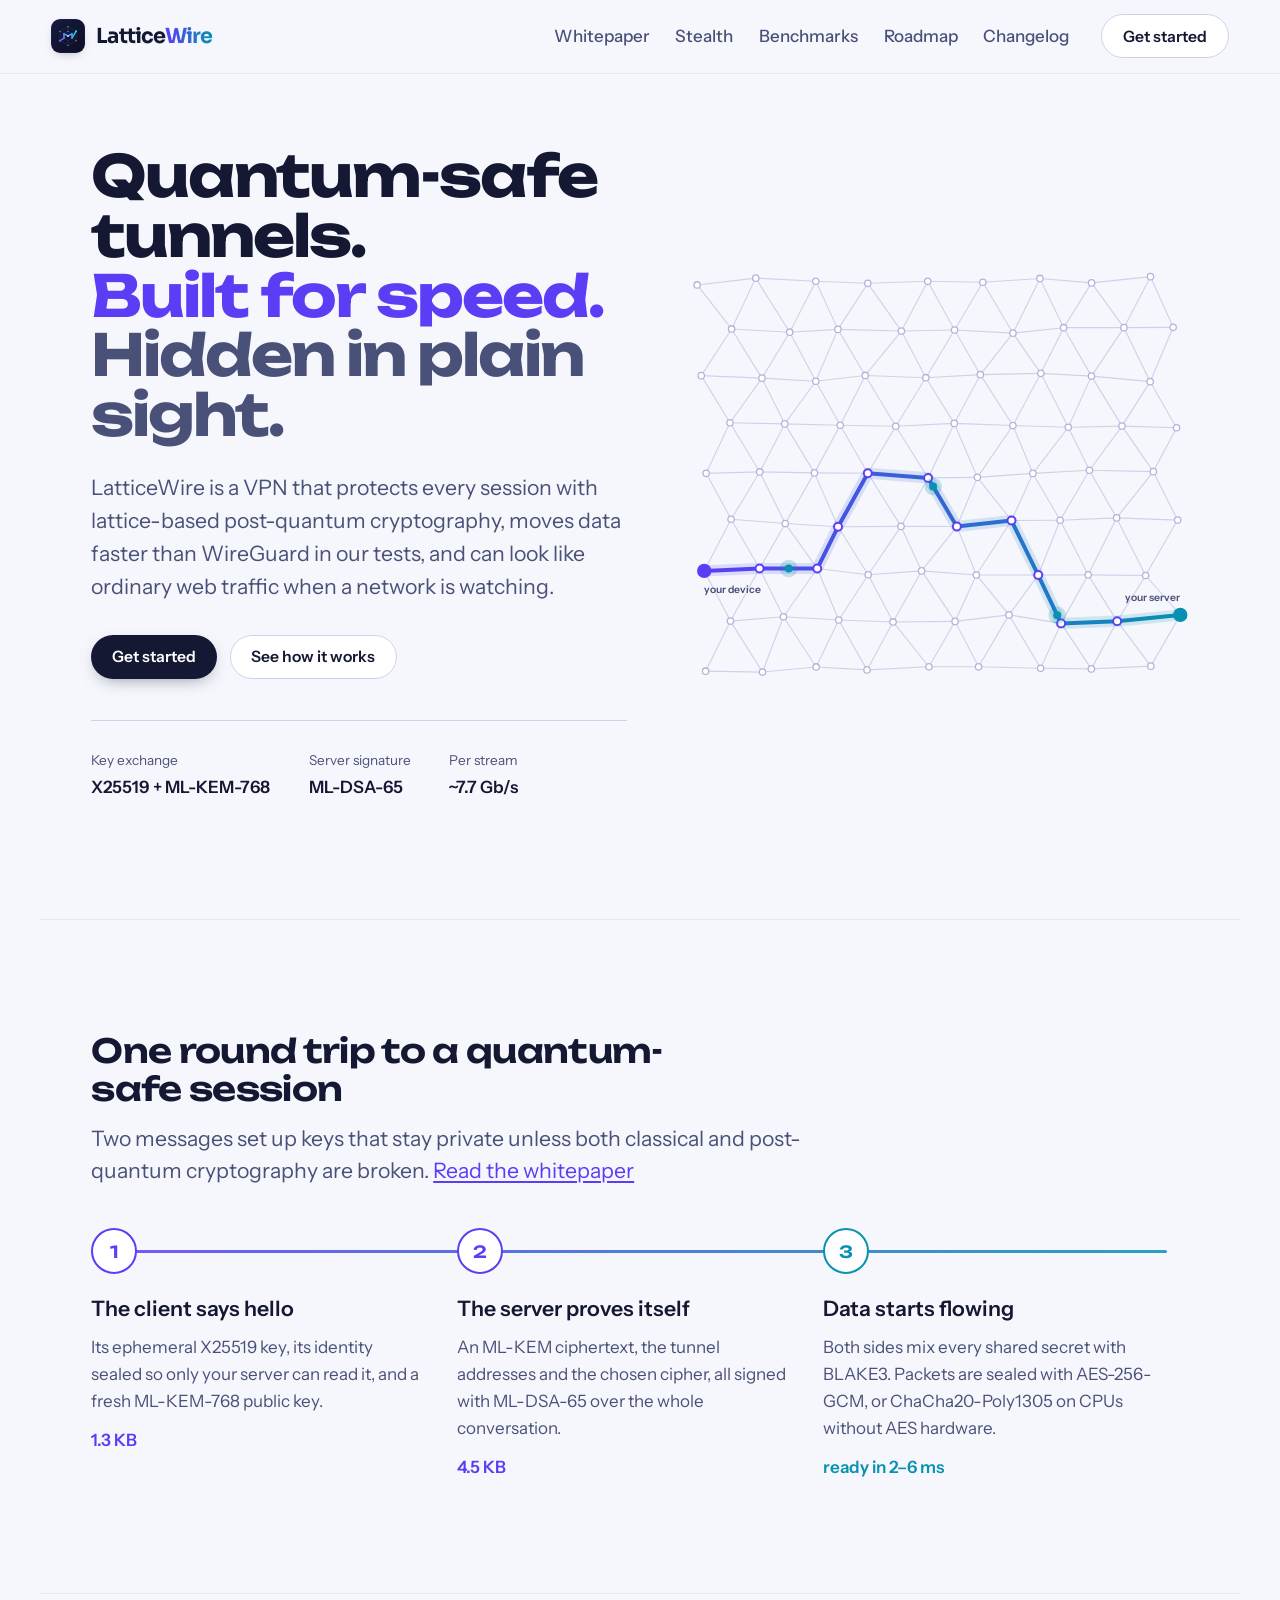
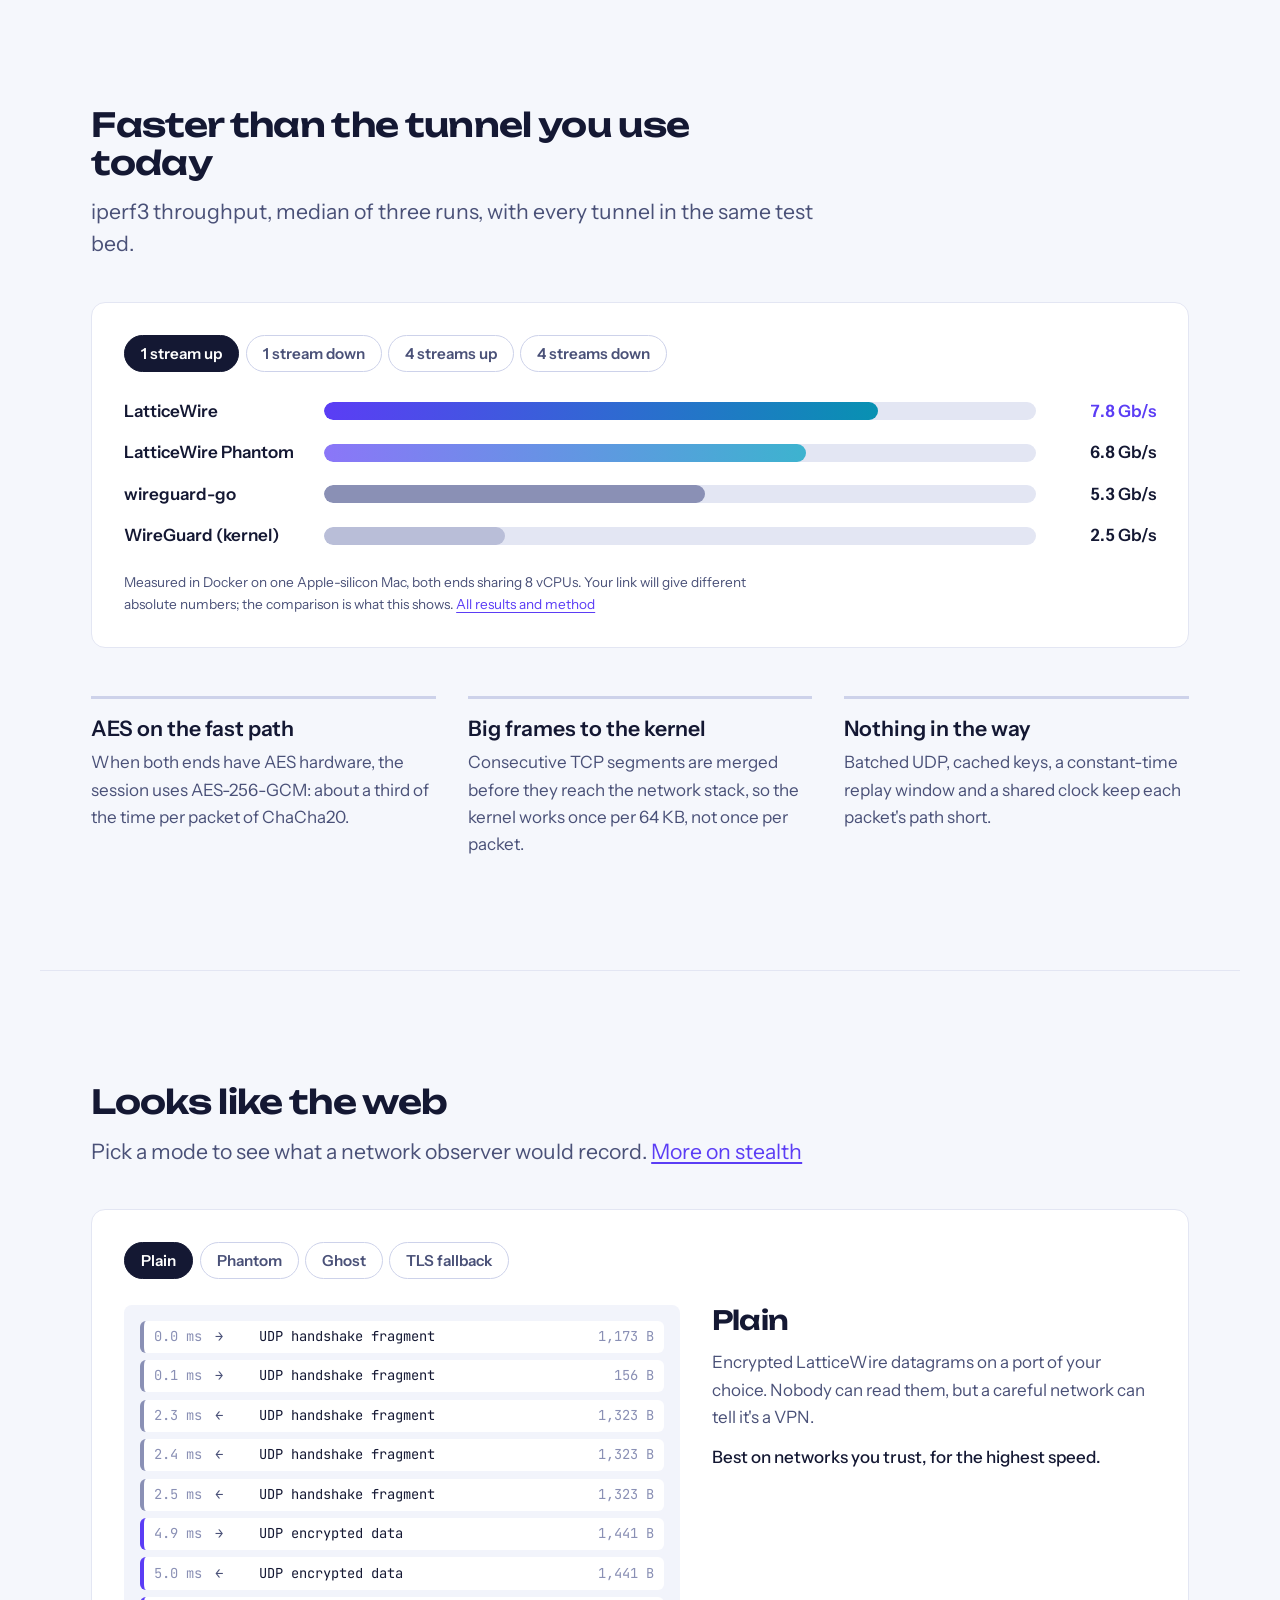
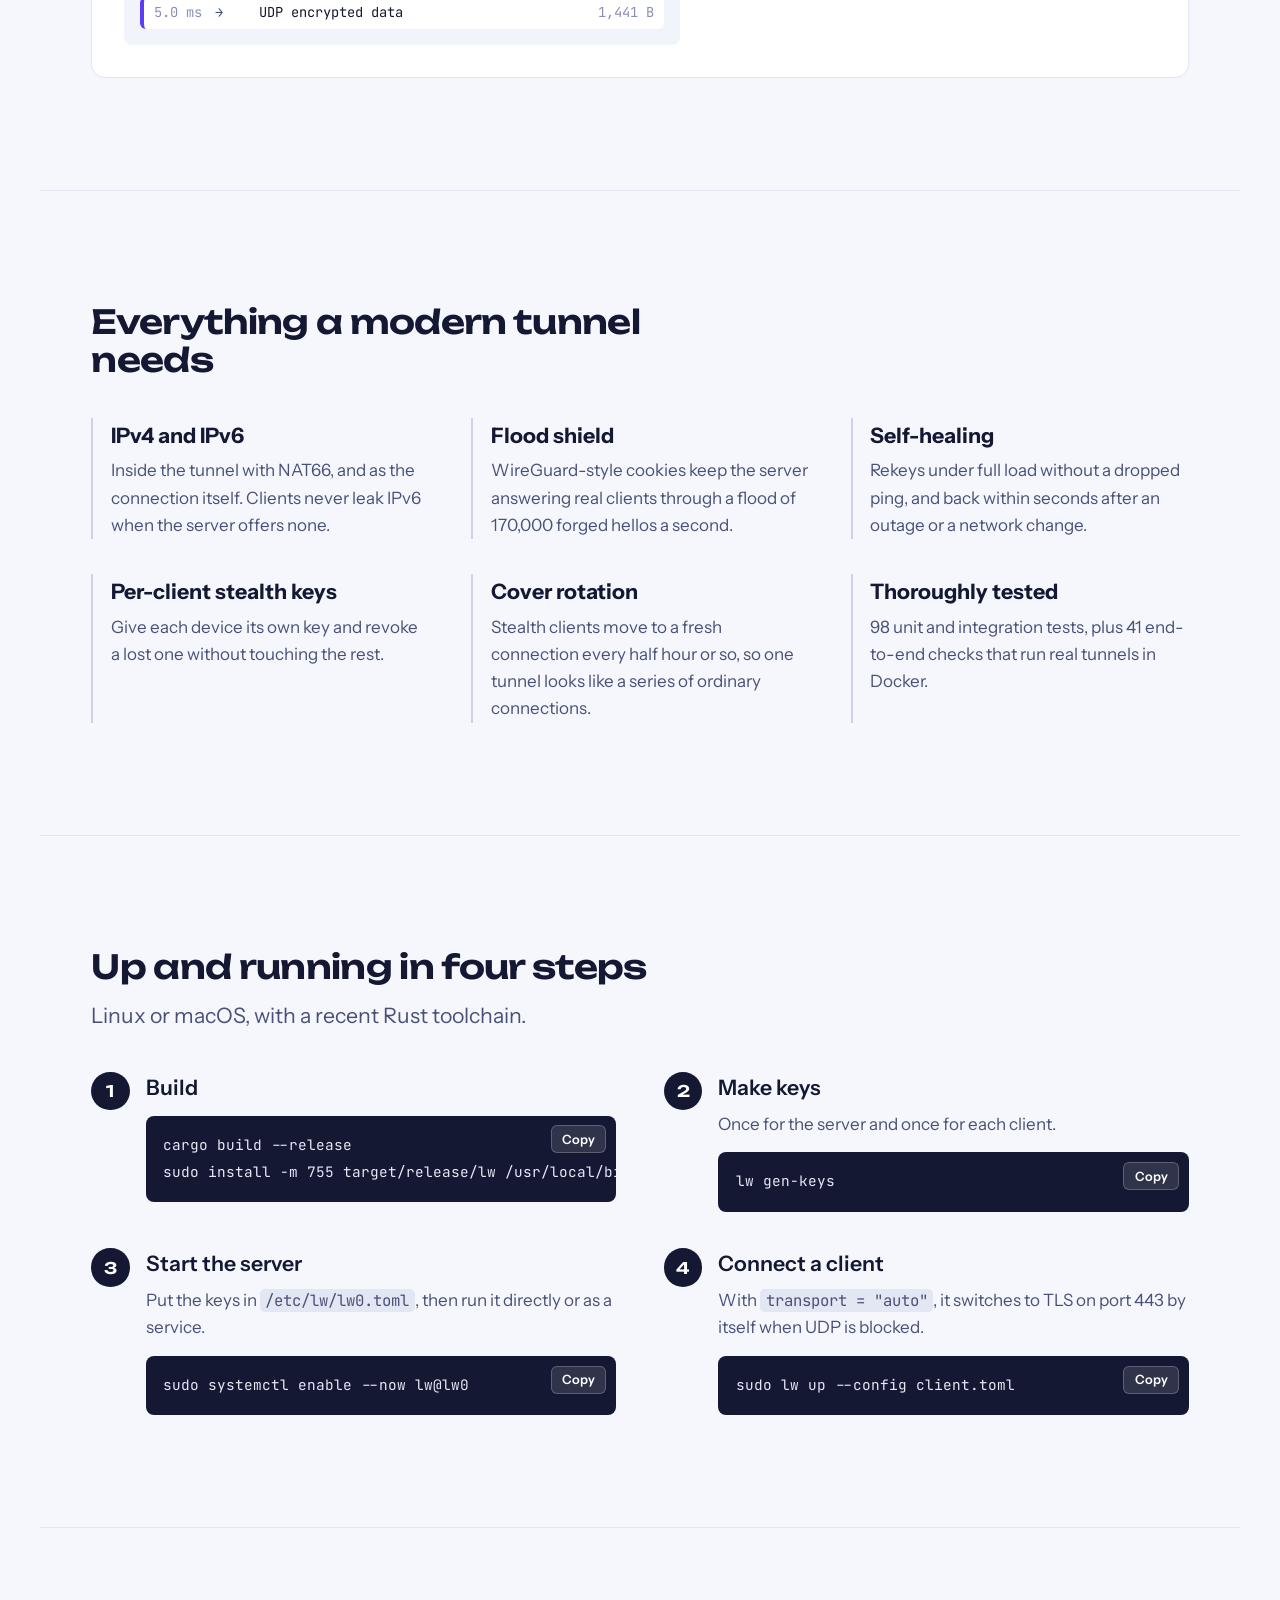
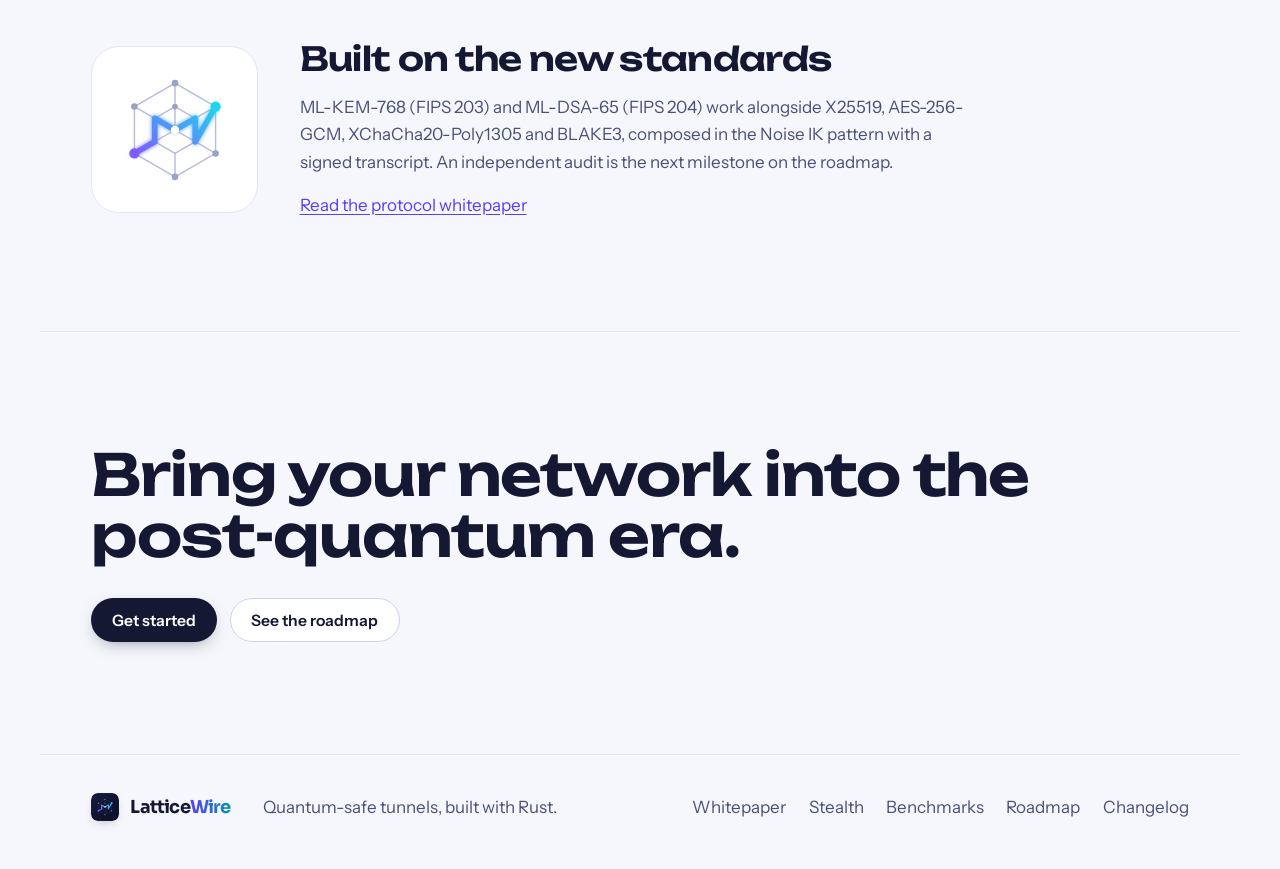
==== commit 4c62750a: "New wordmark: Sora Bold with the icon tile" ====
--- a/index.html
+++ b/index.html
@@ -14,7 +14,7 @@
   <link rel="icon" href="assets/logo-icon.svg" type="image/svg+xml">
   <link rel="preconnect" href="https://fonts.googleapis.com">
   <link rel="preconnect" href="https://fonts.gstatic.com" crossorigin>
-  <link href="https://fonts.googleapis.com/css2?family=Unbounded:wght@500;600;700&family=Instrument+Sans:wght@400;500;600;700&family=JetBrains+Mono:wght@400;600&display=swap" rel="stylesheet">
+  <link href="https://fonts.googleapis.com/css2?family=Unbounded:wght@500;600;700&family=Sora:wght@700&family=Instrument+Sans:wght@400;500;600;700&family=JetBrains+Mono:wght@400;600&display=swap" rel="stylesheet">
   <link rel="stylesheet" href="styles.css">
   <script>document.documentElement.classList.add("js")</script>
 </head>
@@ -23,7 +23,7 @@
 
   <header class="nav">
     <a class="brand" href="#top" aria-label="LatticeWire home">
-      <img src="assets/logo-mark.svg" alt="" width="34" height="34">
+      <img src="assets/logo-icon.svg" alt="" width="34" height="34">
       <span>Lattice<b>Wire</b></span>
     </a>
     <nav id="site-nav" aria-label="Pages">
@@ -204,7 +204,7 @@
   </main>
 
   <footer class="footer">
-    <a class="brand" href="#top"><img src="assets/logo-mark.svg" alt="" width="28" height="28"><span>Lattice<b>Wire</b></span></a>
+    <a class="brand" href="#top"><img src="assets/logo-icon.svg" alt="" width="28" height="28"><span>Lattice<b>Wire</b></span></a>
     <p>Quantum-safe tunnels, built with Rust.</p>
     <nav aria-label="Pages">
       <a href="whitepaper.html">Whitepaper</a>
--- a/styles.css
+++ b/styles.css
@@ -61,8 +61,12 @@
   backdrop-filter: blur(10px);
   border-bottom: 1px solid var(--line-soft);
 }
-.brand { display: inline-flex; align-items: center; gap: 0.6rem; color: var(--ink); text-decoration: none; font: 600 1.05rem var(--display); letter-spacing: -0.02em; }
-.brand b { font-weight: 600; background: var(--wire); -webkit-background-clip: text; background-clip: text; color: transparent; }
+/* Wordmark: Sora Bold, tightly tracked, beside the icon tile. */
+.brand { display: inline-flex; align-items: center; gap: 0.7rem; color: var(--ink); text-decoration: none; font: 700 1.3rem/1 "Sora", var(--body); letter-spacing: -0.045em; }
+.brand img { border-radius: 9px; box-shadow: 0 4px 12px -6px rgba(20, 24, 51, 0.45); }
+.brand b { font-weight: 700; background: var(--wire); -webkit-background-clip: text; background-clip: text; color: transparent; }
+.footer .brand { font-size: 1.12rem; }
+.footer .brand img { border-radius: 7px; }
 .nav nav { display: flex; gap: 1.6rem; margin-left: auto; }
 .nav nav a { color: var(--ink-soft); text-decoration: none; font-weight: 500; }
 .nav nav a:hover { color: var(--ink); }
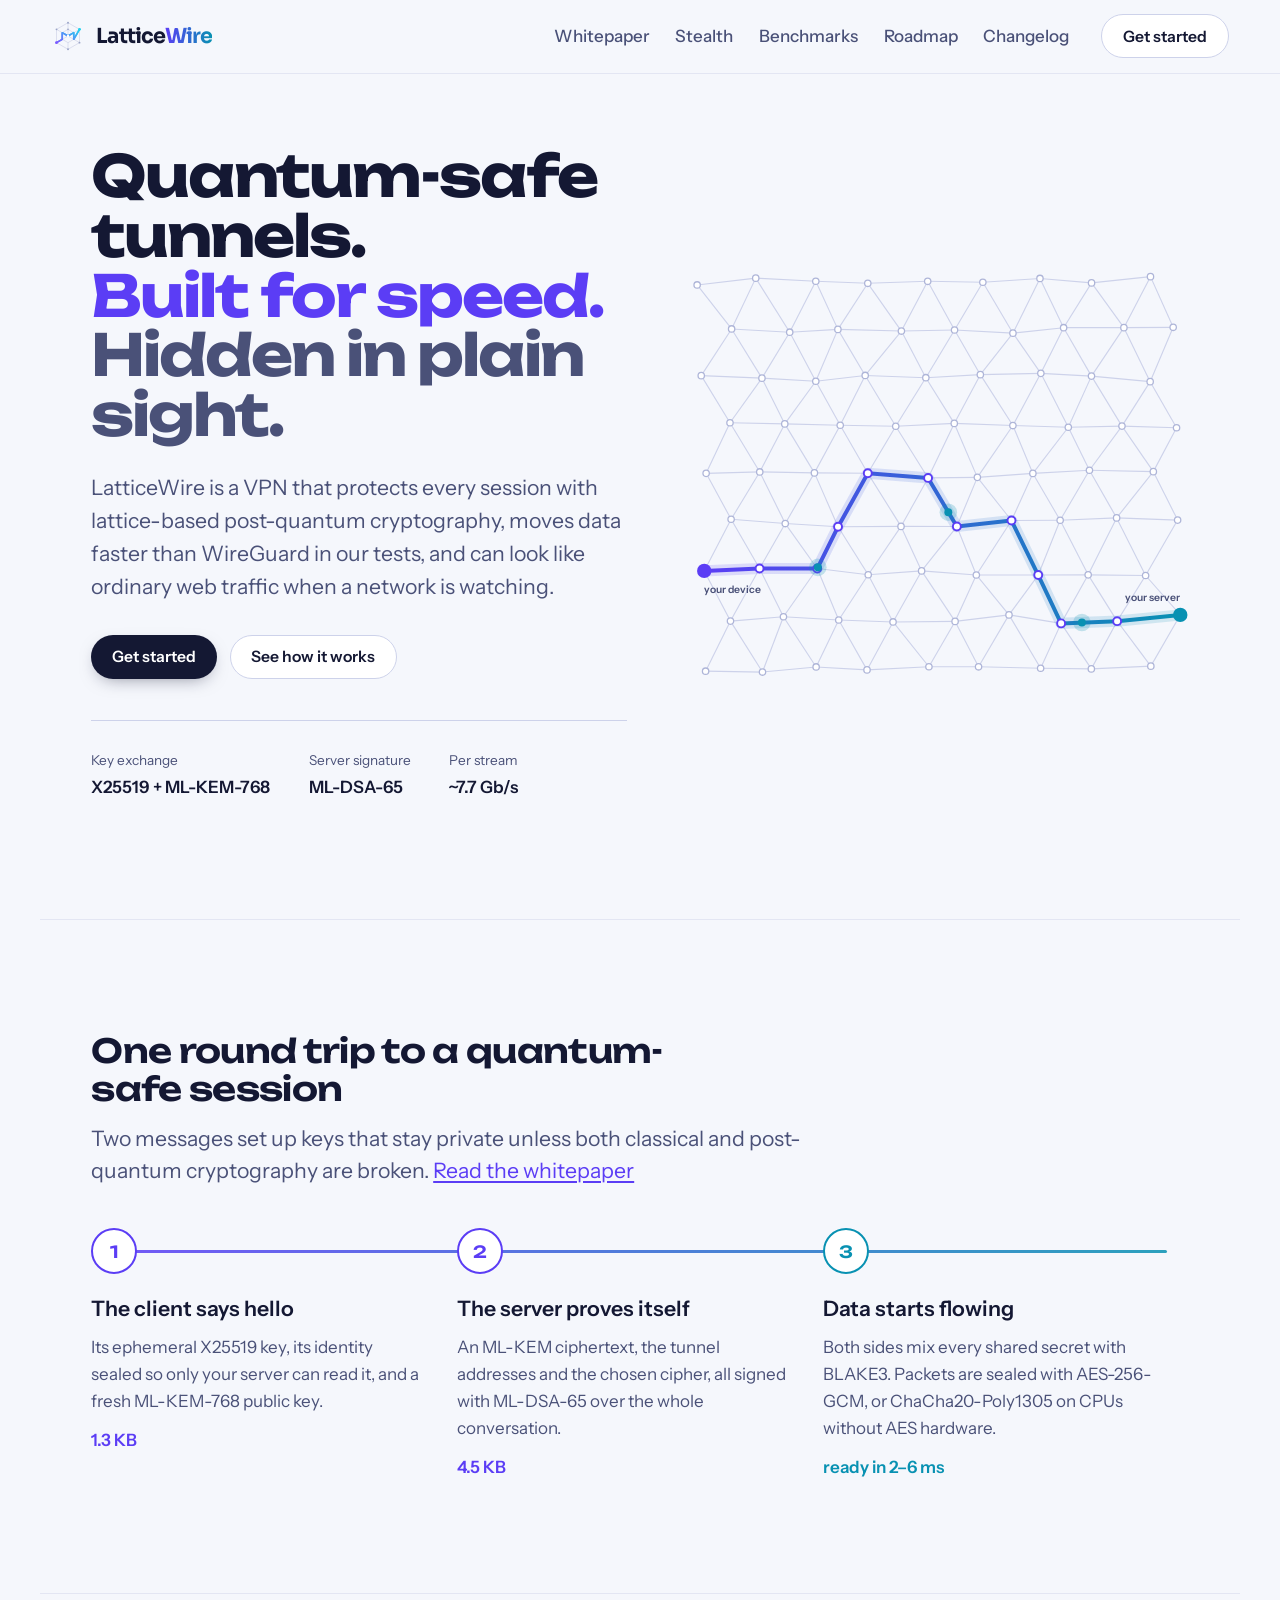
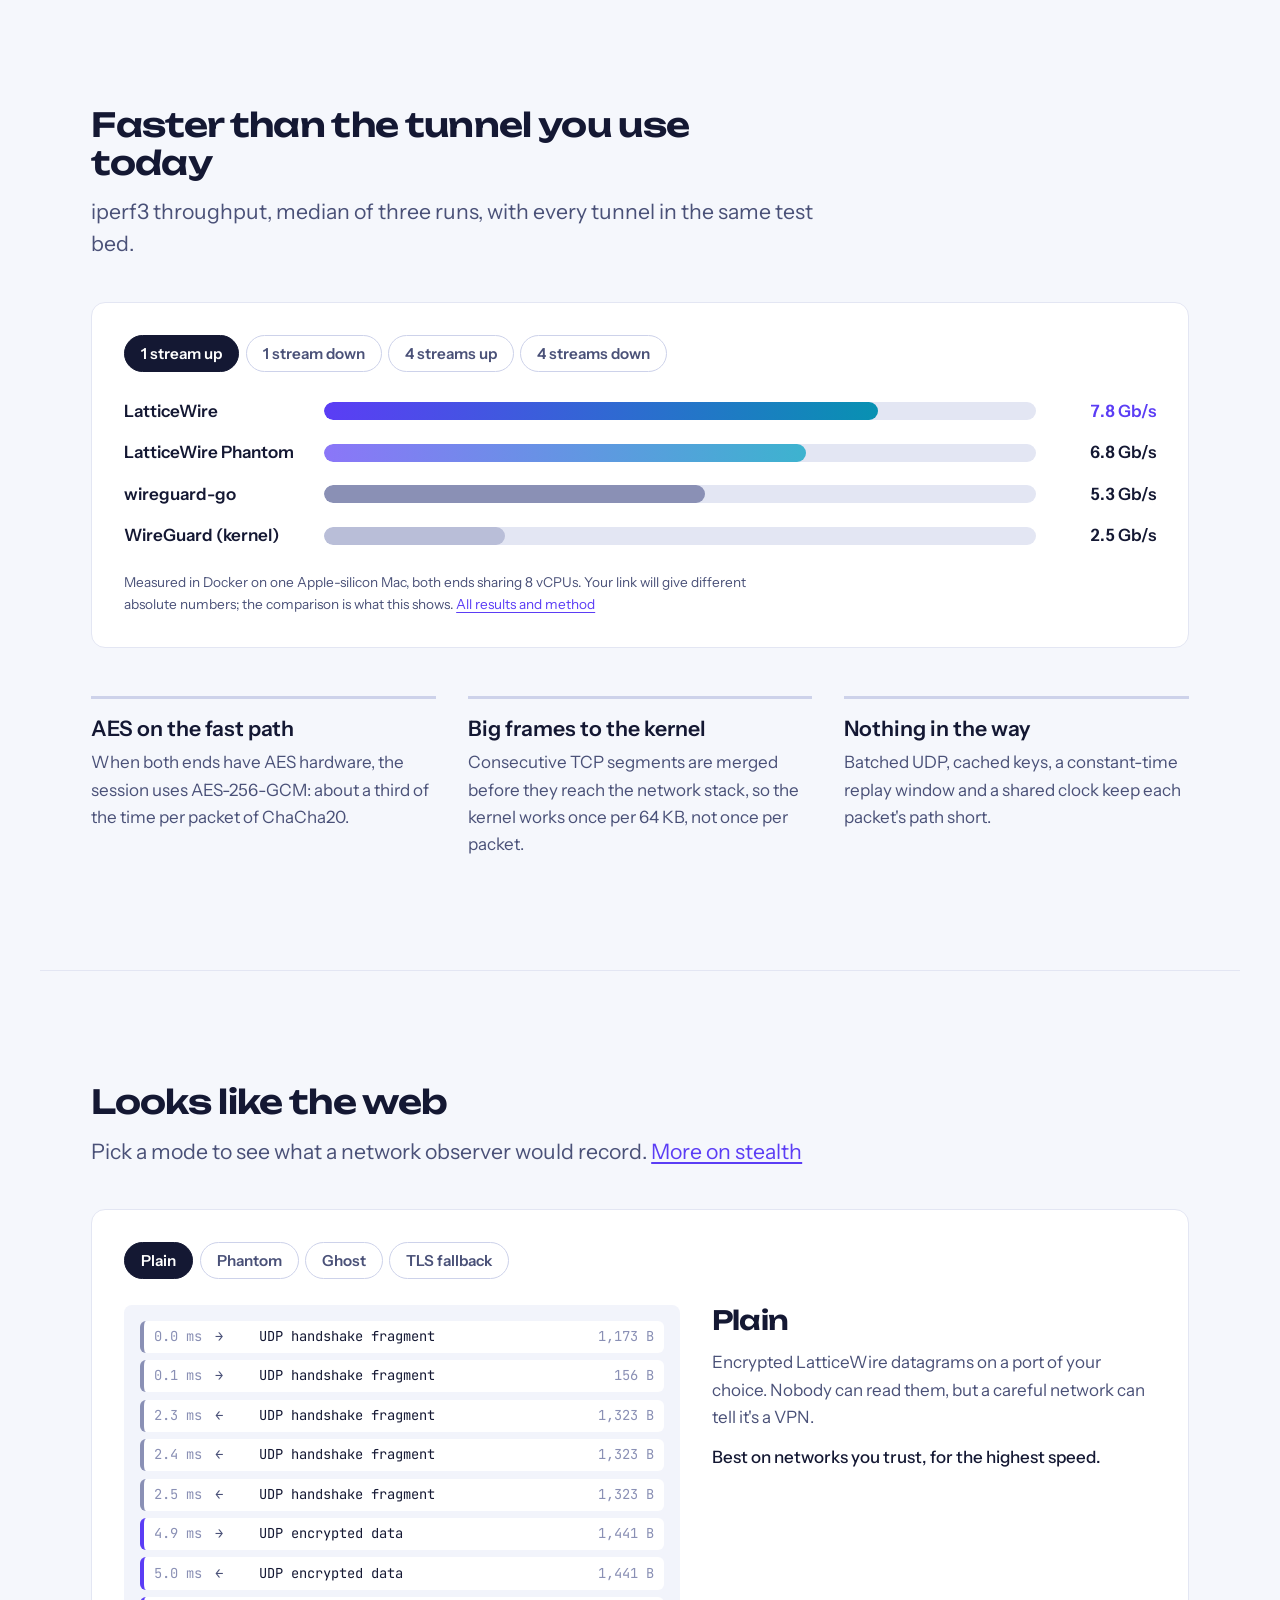
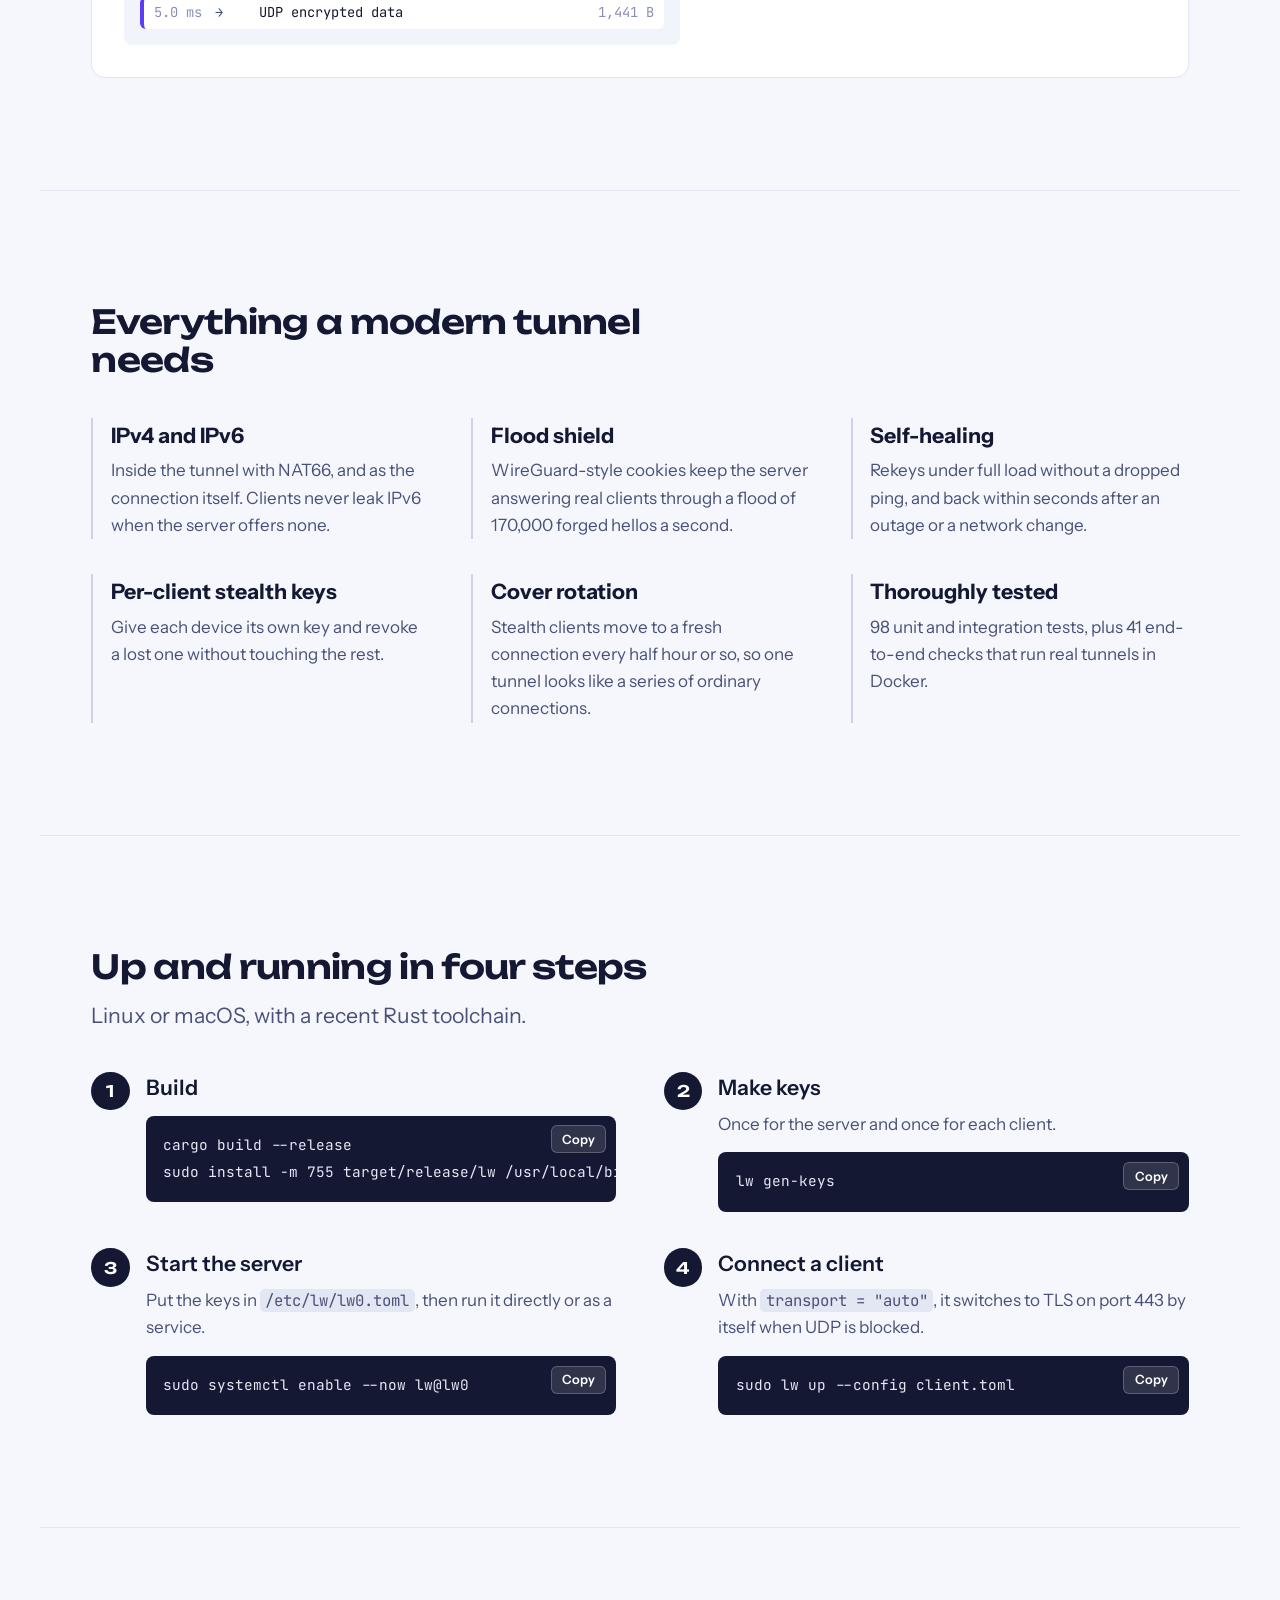
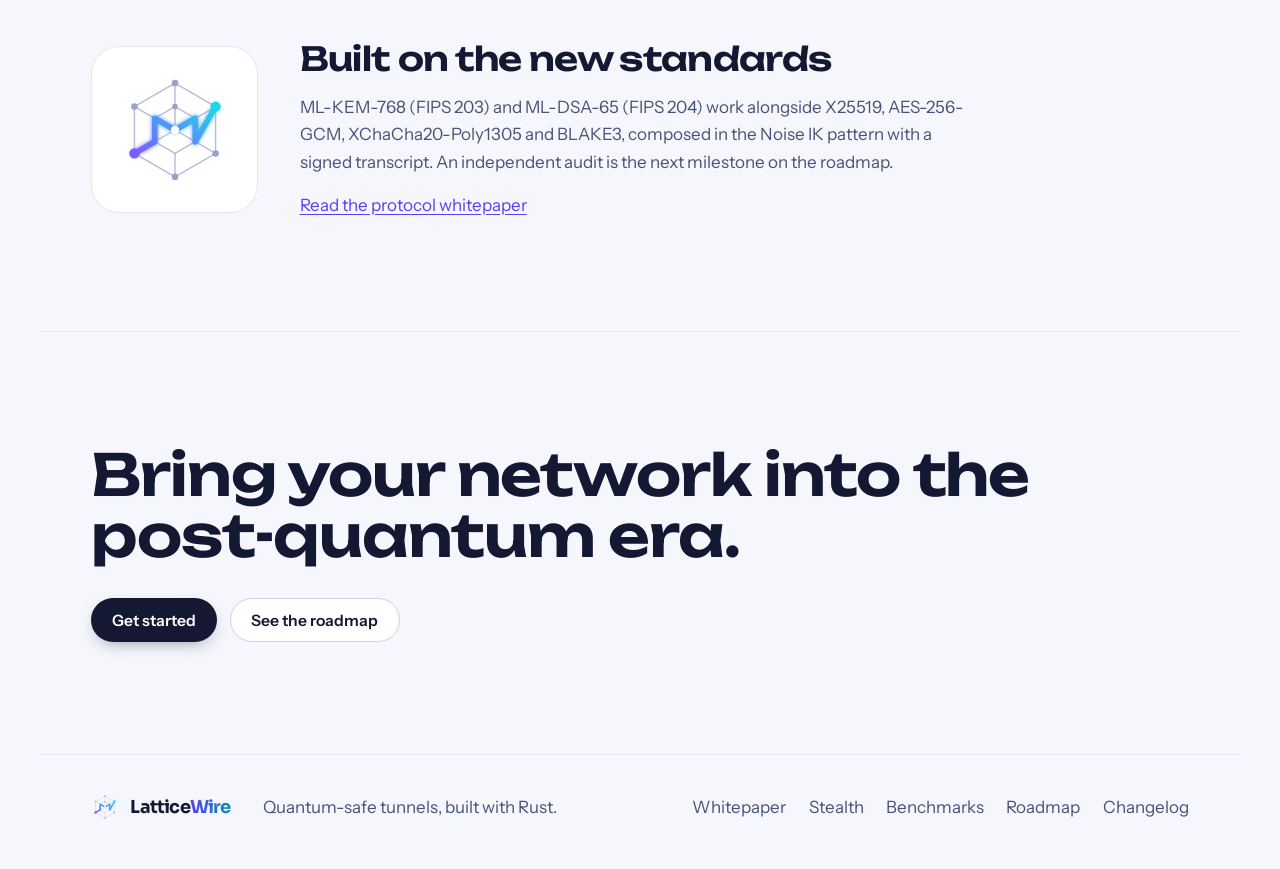
==== commit 22b2d559: "Restore the lattice mark; Sora wordmark only" ====
--- a/index.html
+++ b/index.html
@@ -23,7 +23,7 @@
 
   <header class="nav">
     <a class="brand" href="#top" aria-label="LatticeWire home">
-      <img src="assets/logo-icon.svg" alt="" width="34" height="34">
+      <img src="assets/logo-mark.svg" alt="" width="34" height="34">
       <span>Lattice<b>Wire</b></span>
     </a>
     <nav id="site-nav" aria-label="Pages">
@@ -204,7 +204,7 @@
   </main>
 
   <footer class="footer">
-    <a class="brand" href="#top"><img src="assets/logo-icon.svg" alt="" width="28" height="28"><span>Lattice<b>Wire</b></span></a>
+    <a class="brand" href="#top"><img src="assets/logo-mark.svg" alt="" width="28" height="28"><span>Lattice<b>Wire</b></span></a>
     <p>Quantum-safe tunnels, built with Rust.</p>
     <nav aria-label="Pages">
       <a href="whitepaper.html">Whitepaper</a>
--- a/styles.css
+++ b/styles.css
@@ -61,12 +61,11 @@
   backdrop-filter: blur(10px);
   border-bottom: 1px solid var(--line-soft);
 }
-/* Wordmark: Sora Bold, tightly tracked, beside the icon tile. */
+/* Wordmark: Sora Bold, tightly tracked, beside the lattice mark. */
 .brand { display: inline-flex; align-items: center; gap: 0.7rem; color: var(--ink); text-decoration: none; font: 700 1.3rem/1 "Sora", var(--body); letter-spacing: -0.045em; }
-.brand img { border-radius: 9px; box-shadow: 0 4px 12px -6px rgba(20, 24, 51, 0.45); }
 .brand b { font-weight: 700; background: var(--wire); -webkit-background-clip: text; background-clip: text; color: transparent; }
 .footer .brand { font-size: 1.12rem; }
-.footer .brand img { border-radius: 7px; }
+
 .nav nav { display: flex; gap: 1.6rem; margin-left: auto; }
 .nav nav a { color: var(--ink-soft); text-decoration: none; font-weight: 500; }
 .nav nav a:hover { color: var(--ink); }
